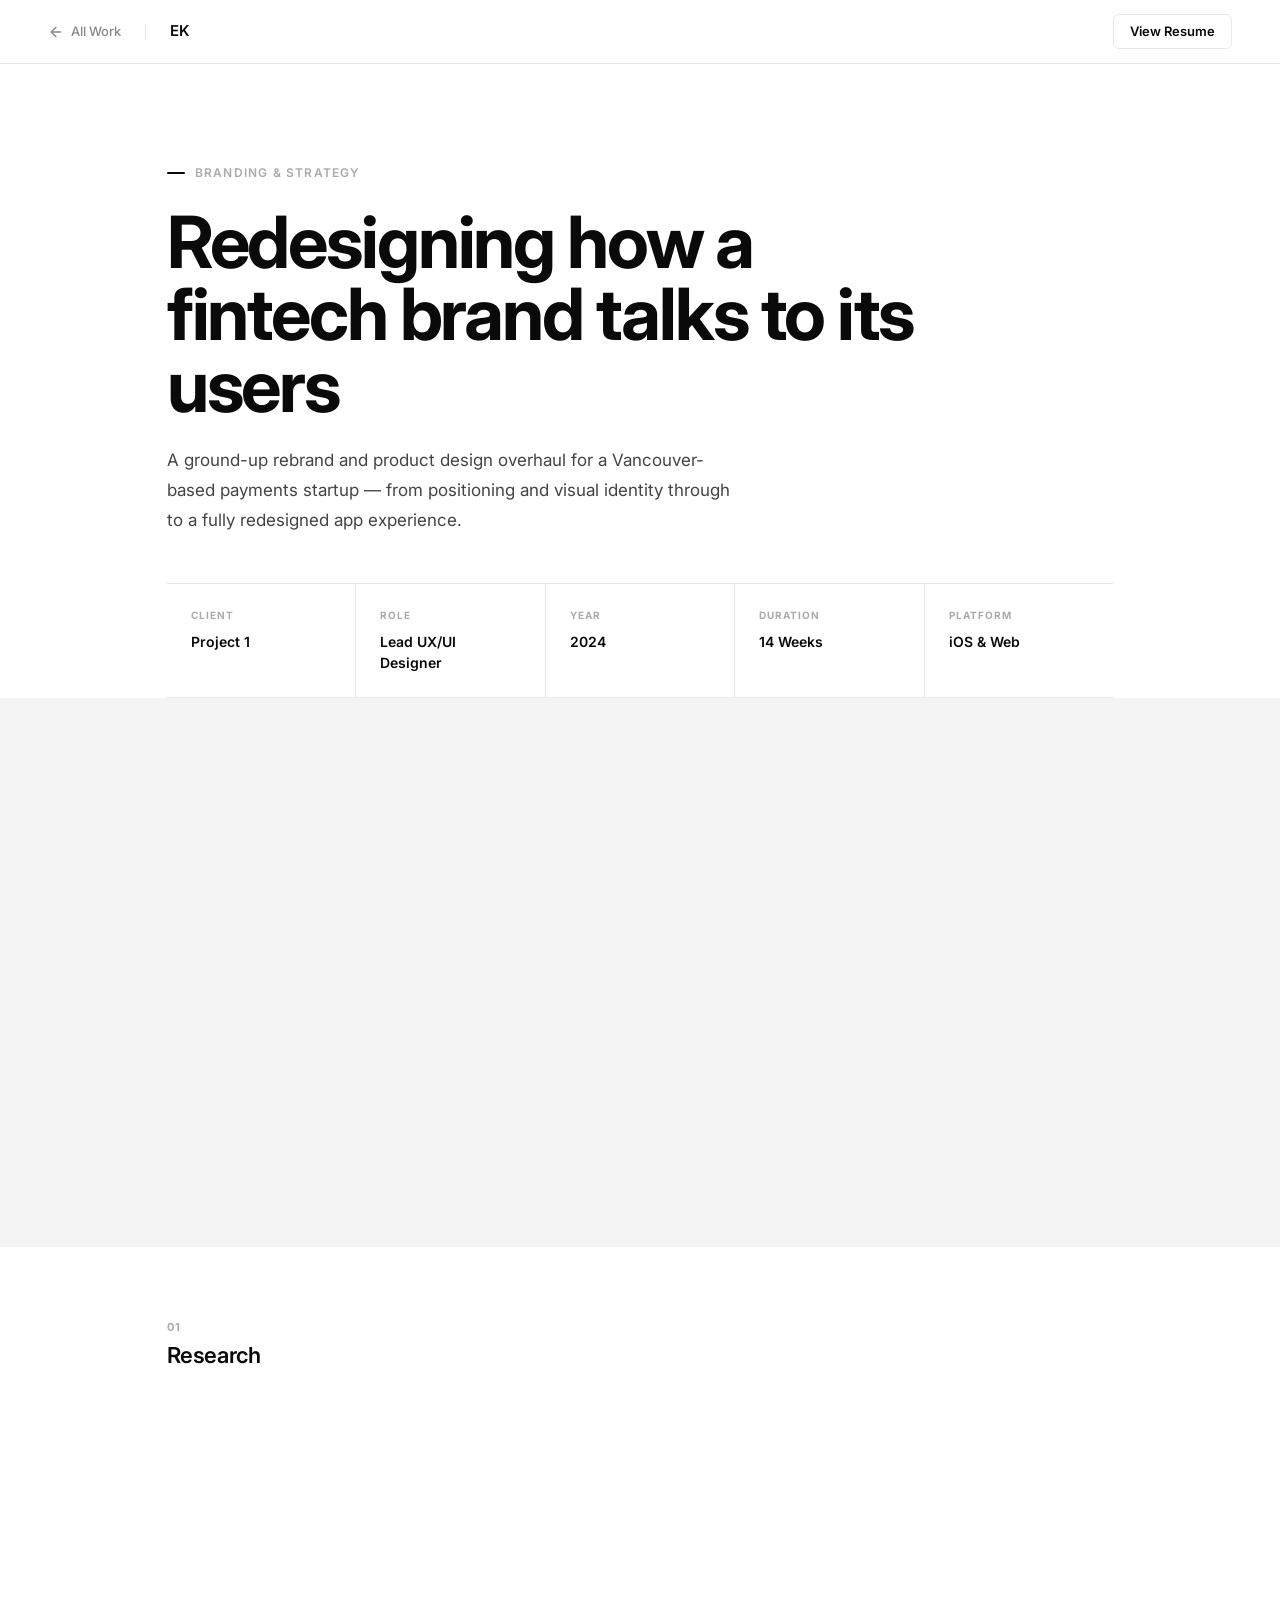
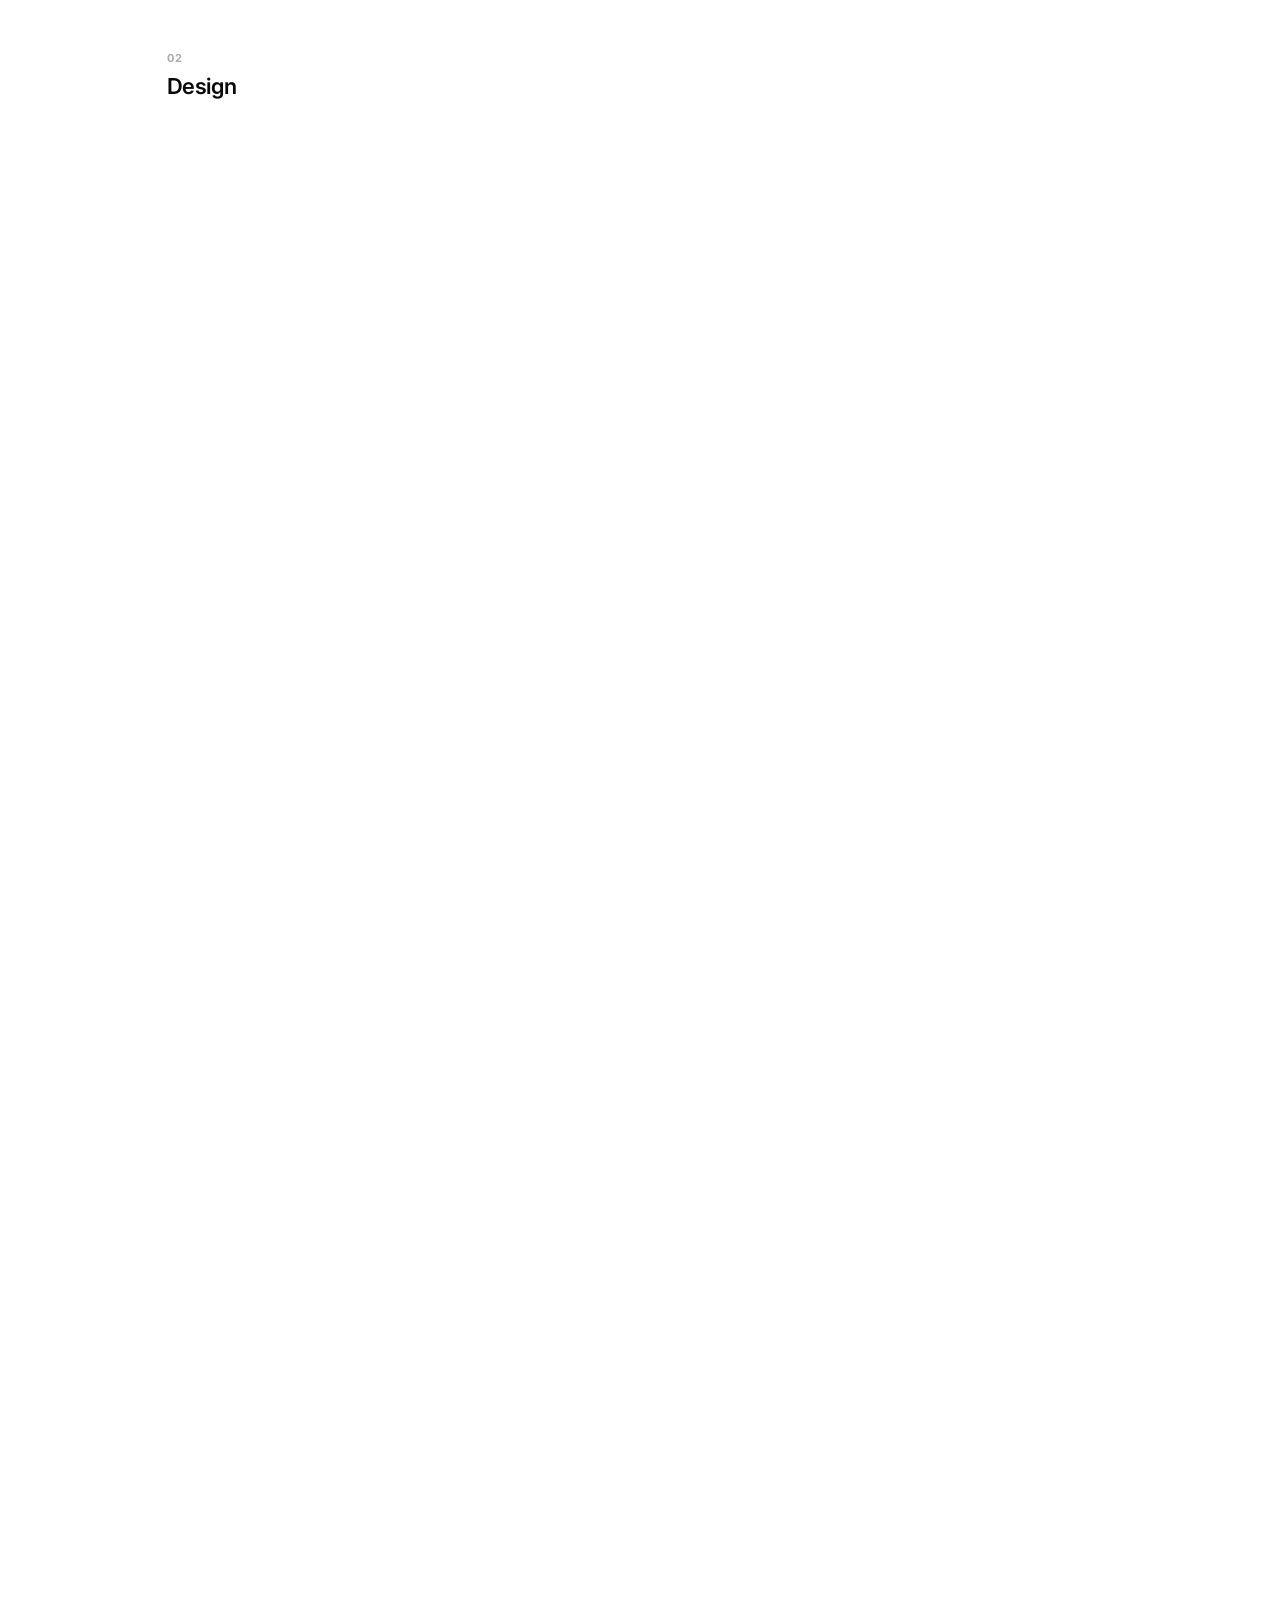
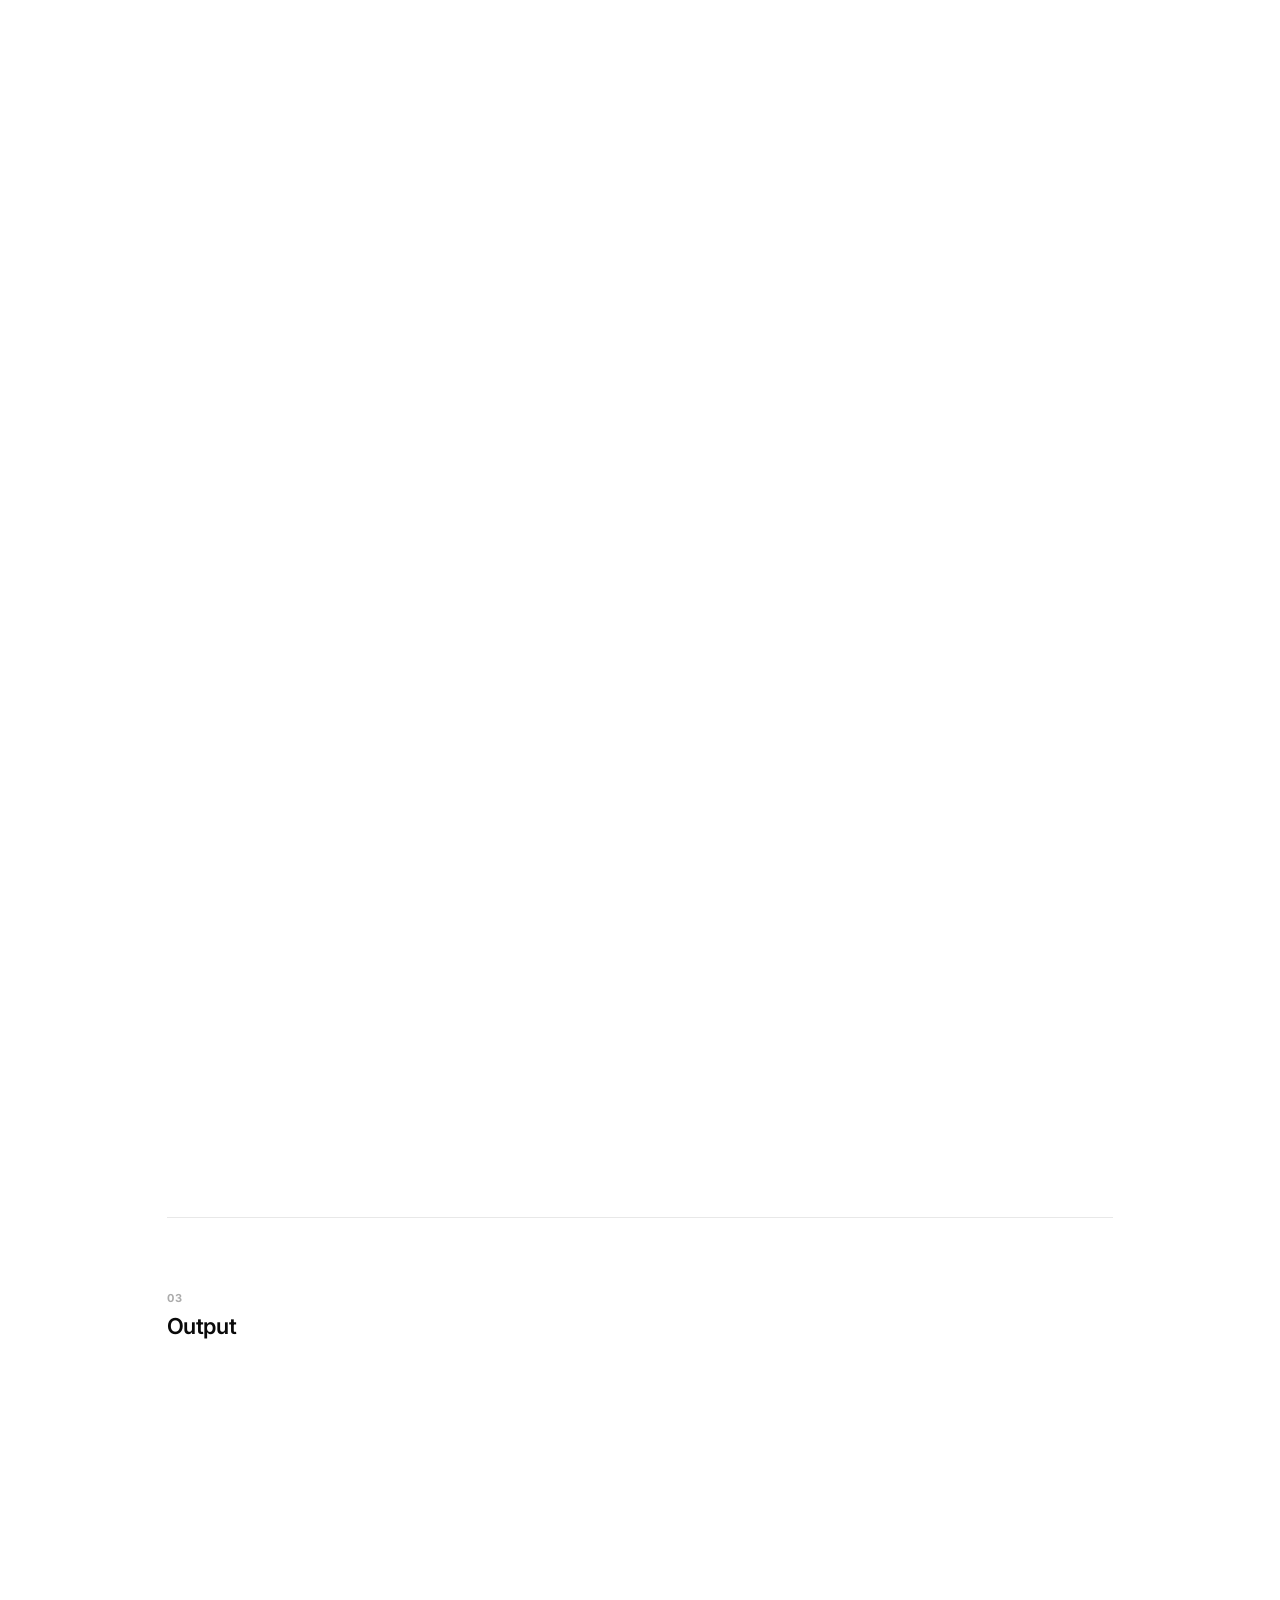
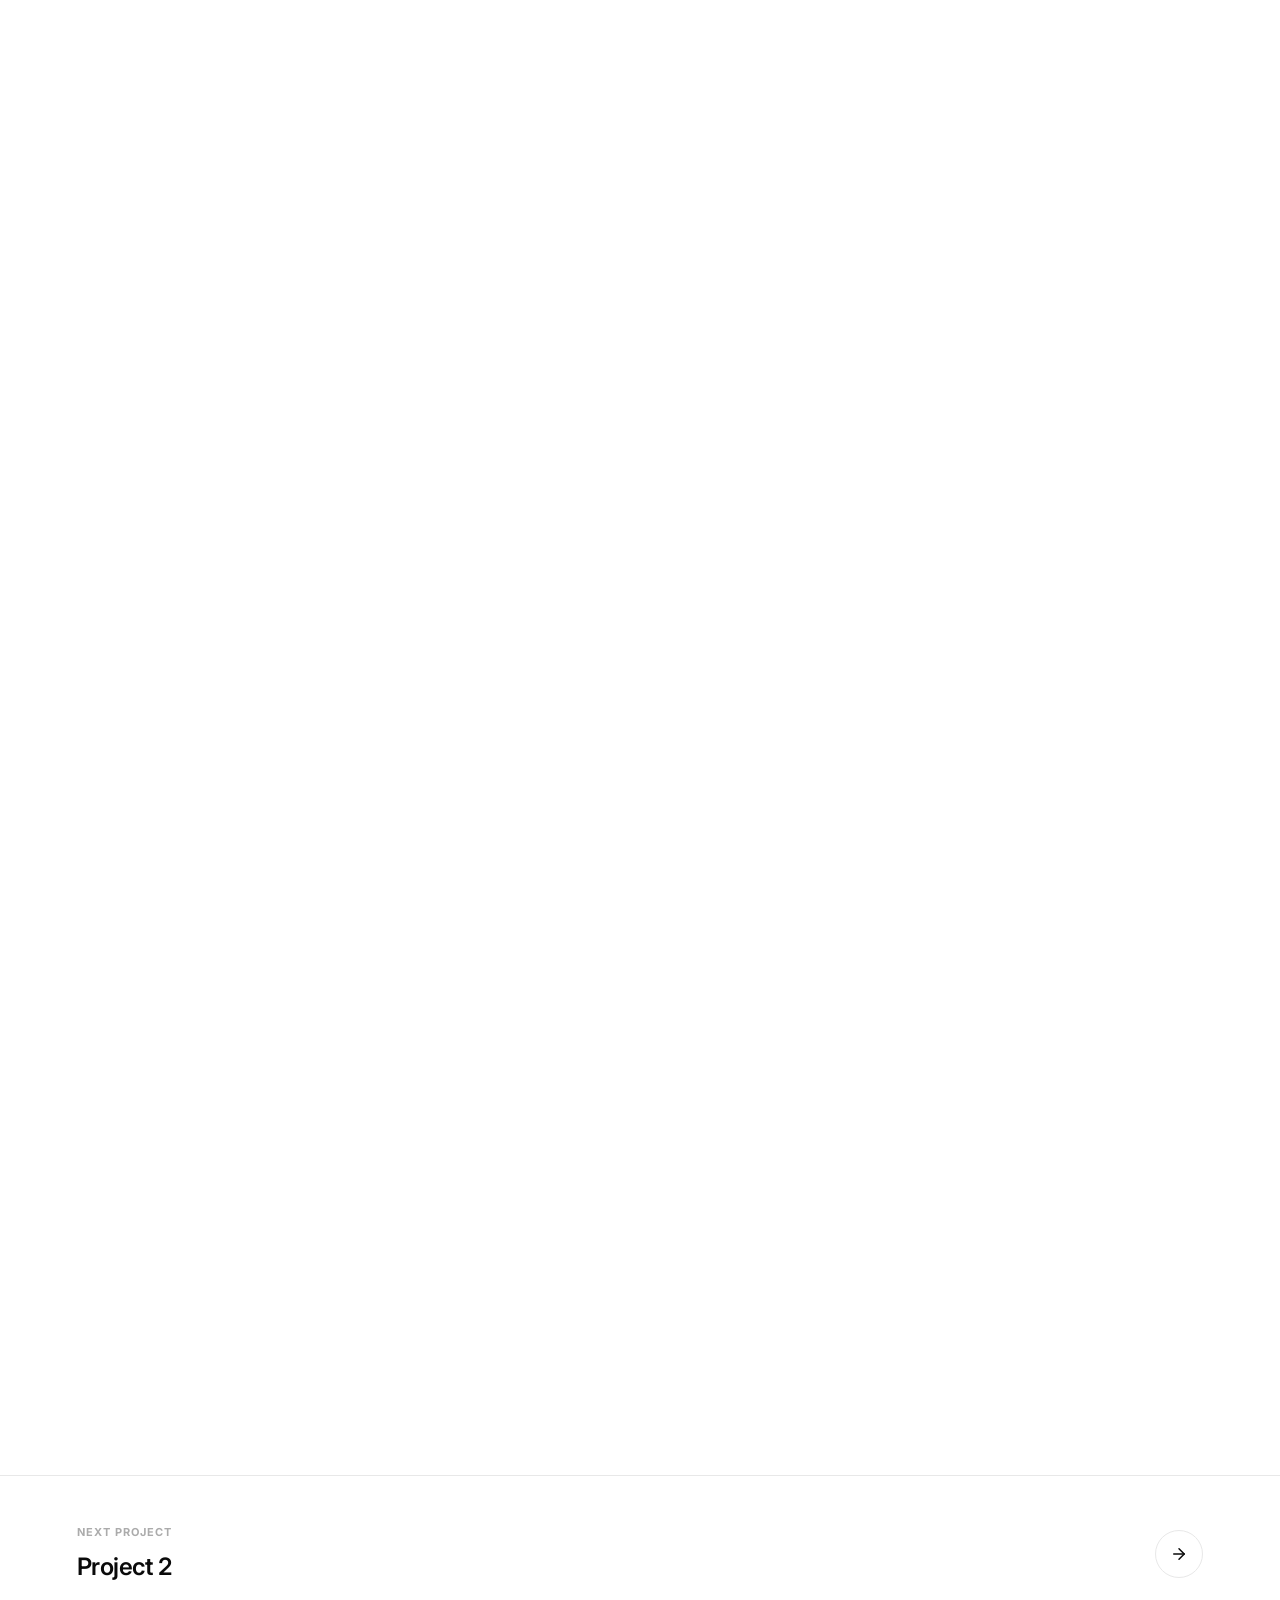
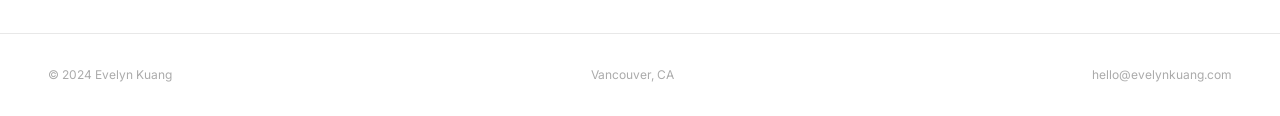
==== case-study.html @ b1eed552 "Add files via upload" ====
<!DOCTYPE html>
<html lang="en">
<head>
  <meta charset="UTF-8" />
  <meta name="viewport" content="width=device-width, initial-scale=1.0" />

  <!-- ── SEO ── -->
  <title>Project 1 — Evelyn Kuang</title>
  <meta name="description" content="Case study: Redesigning how a fintech brand talks to its users — branding, UX, and product design for a Vancouver payments startup." />
  <link rel="canonical" href="https://evelynkuang.com/case-study.html" />

  <!-- ── Open Graph ── -->
  <meta property="og:type"        content="article" />
  <meta property="og:url"         content="https://evelynkuang.com/case-study.html" />
  <meta property="og:title"       content="Project 1 — Evelyn Kuang" />
  <meta property="og:description" content="A ground-up rebrand and product design overhaul for a Vancouver-based payments startup." />
  <meta property="og:image"       content="assets/images/og-image.png" />

  <!-- ── Fonts ── -->
  <link rel="preconnect" href="https://fonts.googleapis.com" />
  <link rel="preconnect" href="https://fonts.gstatic.com" crossorigin />
  <link href="https://fonts.googleapis.com/css2?family=Inter:wght@400;500;600;700&display=swap" rel="stylesheet" />

  <!-- ── Styles ── -->
  <link rel="stylesheet" href="css/styles.css" />
</head>

<body>

  <!-- ══════════════════════════════════════
       NAVIGATION
  ══════════════════════════════════════ -->
  <header role="banner">
    <nav class="nav" aria-label="Main navigation">
      <div class="nav__left">
        <a href="index.html" class="nav__back" aria-label="Back to all work">
          <svg width="16" height="16" viewBox="0 0 24 24" fill="none" stroke="currentColor" stroke-width="2" stroke-linecap="round" stroke-linejoin="round" aria-hidden="true">
            <line x1="19" y1="12" x2="5" y2="12"/>
            <polyline points="12 19 5 12 12 5"/>
          </svg>
          All Work
        </a>
        <div class="nav__divider" aria-hidden="true"></div>
        <a href="index.html" class="nav__logo" aria-label="Evelyn Kuang — home">EK</a>
      </div>

      <a href="assets/evelyn-kuang-resume.pdf"
         class="nav__cta"
         target="_blank"
         rel="noopener noreferrer"
         aria-label="View resume (opens in new tab)">
        View Resume
      </a>
    </nav>
  </header>

  <!-- ══════════════════════════════════════
       MAIN
  ══════════════════════════════════════ -->
  <main id="main-content" class="page">

    <!-- ── HERO ── -->
    <header class="cs-hero container" aria-label="Case study introduction">

      <p class="cs-eyebrow">
        <span class="cs-eyebrow__dash" aria-hidden="true"></span>
        Branding &amp; Strategy
      </p>

      <h1 class="cs-title">
        Redesigning how a fintech brand talks to its users
      </h1>

      <p class="cs-summary">
        A ground-up rebrand and product design overhaul for a Vancouver-based
        payments startup — from positioning and visual identity through to a
        fully redesigned app experience.
      </p>

      <!-- Meta strip -->
      <dl class="cs-meta" aria-label="Project details">
        <div class="cs-meta__item">
          <dt class="cs-meta__label">Client</dt>
          <dd class="cs-meta__value">Project 1</dd>
        </div>
        <div class="cs-meta__item">
          <dt class="cs-meta__label">Role</dt>
          <dd class="cs-meta__value">Lead UX/UI Designer</dd>
        </div>
        <div class="cs-meta__item">
          <dt class="cs-meta__label">Year</dt>
          <dd class="cs-meta__value">2024</dd>
        </div>
        <div class="cs-meta__item">
          <dt class="cs-meta__label">Duration</dt>
          <dd class="cs-meta__value">14 Weeks</dd>
        </div>
        <div class="cs-meta__item">
          <dt class="cs-meta__label">Platform</dt>
          <dd class="cs-meta__value">iOS &amp; Web</dd>
        </div>
      </dl>
    </header>

    <!-- Full-bleed hero image -->
    <div class="cs-hero-image" role="img" aria-label="Project 1 hero image">
      <!-- Replace div with <img src="assets/images/project1-hero.jpg" alt="..." /> -->
    </div>

    <!-- ── CONTENT ── -->
    <div class="cs-body container">

      <!-- ────────────────────────────────
           PHASE 01: RESEARCH
      ──────────────────────────────── -->
      <section class="cs-phase" aria-labelledby="phase-1-heading">
        <div class="cs-phase__label">
          <p class="cs-phase__number">01</p>
          <h2 class="cs-phase__name" id="phase-1-heading">Research</h2>
        </div>

        <div class="cs-phase__content">

          <!-- Context -->
          <div class="reveal">
            <p class="cs-block__eyebrow">Context</p>
            <h3 class="cs-block__heading">The problem in plain terms</h3>
            <p class="cs-block__body">
              The product worked. Users were completing transactions, but
              drop-off rates in the onboarding flow were high and support
              tickets pointed to confusion at every step. The brand had grown
              organically and it showed — inconsistent tone, mismatched
              visuals, and a UI built by engineers, not designers.
            </p>
            <p class="cs-block__body">
              The brief was to rebuild trust with the user, starting from how
              the product looks and speaks.
            </p>
          </div>

          <!-- User research -->
          <div class="reveal">
            <p class="cs-block__eyebrow">User Research</p>
            <h3 class="cs-block__heading">Who we were designing for</h3>
            <p class="cs-block__body">
              We conducted 12 moderated interviews across two user segments —
              frequent senders and occasional users — alongside an analysis of
              6 months of support data. What emerged was a clear split: power
              users wanted speed and control, while occasional users wanted
              reassurance and clarity.
            </p>
            <div class="cs-image cs-image--16-9 reveal" style="margin-top: 24px;" role="img" aria-label="User interview synthesis — affinity mapping session">
              <!-- <img src="assets/images/project1-research.jpg" alt="Affinity mapping session showing sticky notes grouped by theme" /> -->
            </div>
            <p class="cs-image-caption">User interview synthesis — affinity mapping session, Vancouver studio</p>
          </div>

          <!-- Key findings -->
          <div class="reveal">
            <p class="cs-block__eyebrow">Key Findings</p>
            <h3 class="cs-block__heading">What the data said</h3>
            <dl class="cs-stats" aria-label="Research statistics">
              <div class="cs-stat">
                <dt class="cs-stat__label" style="order:2;">of users couldn't explain the fee structure without help</dt>
                <dd class="cs-stat__value" style="order:1;">67%</dd>
              </div>
              <div class="cs-stat">
                <dt class="cs-stat__label" style="order:2;">more likely to abandon if asked for ID before seeing a rate</dt>
                <dd class="cs-stat__value" style="order:1;">3.2×</dd>
              </div>
              <div class="cs-stat">
                <dt class="cs-stat__label" style="order:2;">average time stuck on the verification step</dt>
                <dd class="cs-stat__value" style="order:1;">4 min</dd>
              </div>
            </dl>
          </div>

          <!-- Insight -->
          <div class="cs-insight reveal">
            <p>"Users weren't confused by the product — they were confused by the language. Every error state, every label was written for the system, not the person."</p>
          </div>

          <!-- Competitive landscape -->
          <div class="reveal">
            <p class="cs-block__eyebrow">Competitive Landscape</p>
            <h3 class="cs-block__heading">Where this product sat in the market</h3>
            <p class="cs-block__body">
              A structured audit of six direct competitors revealed a pattern:
              most fintech apps default to either sterile enterprise aesthetics
              or overcrowded dashboards. There was a clear white space for a
              product that felt personal and direct without sacrificing trust
              signals.
            </p>
            <div class="cs-image-grid reveal" style="margin-top: 20px;">
              <div class="cs-image cs-image--4-3" role="img" aria-label="Competitor audit image 1">
                <!-- <img src="assets/images/project1-audit-1.jpg" alt="Competitor A visual audit" /> -->
              </div>
              <div class="cs-image cs-image--4-3" role="img" aria-label="Competitor audit image 2">
                <!-- <img src="assets/images/project1-audit-2.jpg" alt="Competitor B visual audit" /> -->
              </div>
            </div>
            <p class="cs-image-caption">Competitor audit — visual and UX benchmarking</p>
          </div>

        </div>
      </section><!-- /phase 01 -->


      <!-- ────────────────────────────────
           PHASE 02: DESIGN
      ──────────────────────────────── -->
      <section class="cs-phase" aria-labelledby="phase-2-heading">
        <div class="cs-phase__label">
          <p class="cs-phase__number">02</p>
          <h2 class="cs-phase__name" id="phase-2-heading">Design</h2>
        </div>

        <div class="cs-phase__content">

          <!-- Direction -->
          <div class="reveal">
            <p class="cs-block__eyebrow">Direction</p>
            <h3 class="cs-block__heading">From principles to pixels</h3>
            <p class="cs-block__body">
              Before opening Figma, we established three design principles to
              keep decisions grounded: <strong>Clarity first</strong> — no
              element earns its place without a clear purpose.
              <strong>Trust through structure</strong> — visual hierarchy
              should do the work, not copy. <strong>Speed for the
              confident</strong> — experienced users shouldn't be held back by
              flows built for first-timers.
            </p>
          </div>

          <!-- Information architecture -->
          <div class="reveal">
            <p class="cs-block__eyebrow">Information Architecture</p>
            <h3 class="cs-block__heading">Restructuring the flow</h3>
            <p class="cs-block__body">
              The existing flow had 11 steps between landing and completing a
              transfer. After mapping every decision point and cutting anything
              that wasn't load-bearing, we got to 5. The key move was
              surfacing the rate before asking for any personal information —
              reversing the original order entirely.
            </p>
            <div class="cs-image cs-image--16-9 reveal" style="margin-top: 24px;" role="img" aria-label="Revised user flow — before and after">
              <!-- <img src="assets/images/project1-flow.jpg" alt="User flow diagram showing the before and after states" /> -->
            </div>
            <p class="cs-image-caption">Revised user flow — before and after</p>
          </div>

          <!-- Exploration -->
          <div class="reveal">
            <p class="cs-block__eyebrow">Exploration</p>
            <h3 class="cs-block__heading">Wireframes and early concepts</h3>
            <p class="cs-block__body">
              We ran three rounds of low-fidelity wireframes, testing each
              with a subset of the original interview participants. The first
              round validated the flow restructure. The second surfaced issues
              with how we were handling the rate display on smaller screens.
              The third was clean.
            </p>
            <div class="cs-image-grid reveal" style="margin-top: 20px;">
              <div class="cs-image cs-image--4-3" role="img" aria-label="Wireframe round 1">
                <!-- <img src="assets/images/project1-wire-1.jpg" alt="Round 1 low-fidelity wireframes" /> -->
              </div>
              <div class="cs-image cs-image--4-3" role="img" aria-label="Wireframe round 3">
                <!-- <img src="assets/images/project1-wire-3.jpg" alt="Round 3 refined wireframes" /> -->
              </div>
            </div>
            <p class="cs-image-caption">Lo-fi wireframe iterations — rounds 1 and 3</p>
          </div>

          <!-- Visual identity -->
          <div class="reveal">
            <p class="cs-block__eyebrow">Visual Identity</p>
            <h3 class="cs-block__heading">Building the design system</h3>
            <p class="cs-block__body">
              The visual language was built from scratch. A considered
              typographic system and a tight grayscale palette. Every
              component was documented as it was built, so the handoff to
              engineering was a system, not a folder of screenshots.
            </p>
            <div class="cs-image cs-image--16-9 cs-image--dark reveal" style="margin-top: 24px;" role="img" aria-label="Design system overview">
              <!-- <img src="assets/images/project1-system.jpg" alt="Design system showing color, type, and component library" /> -->
            </div>
            <p class="cs-image-caption">Design system — color, type, and component library</p>
          </div>

          <!-- Prototyping -->
          <div class="reveal">
            <p class="cs-block__eyebrow">Prototyping</p>
            <h3 class="cs-block__heading">Testing at fidelity</h3>
            <p class="cs-block__body">
              High-fidelity prototypes were built in Figma with working
              micro-interactions. Five usability sessions confirmed that the
              new flow performed significantly better on task completion and
              perceived trust. One pain point remained: users on older Android
              devices found the animation timing too fast. We tuned the easing
              curves accordingly.
            </p>
            <div class="cs-image-grid--3 reveal" style="margin-top: 20px;">
              <div class="cs-image cs-image--square" role="img" aria-label="Send flow screen">
                <!-- <img src="assets/images/project1-screen-1.jpg" alt="Send flow screen" /> -->
              </div>
              <div class="cs-image cs-image--square" role="img" aria-label="Verification screen">
                <!-- <img src="assets/images/project1-screen-2.jpg" alt="Verification screen" /> -->
              </div>
              <div class="cs-image cs-image--square" role="img" aria-label="Confirmation screen">
                <!-- <img src="assets/images/project1-screen-3.jpg" alt="Confirmation screen" /> -->
              </div>
            </div>
            <p class="cs-image-caption">High-fidelity screens — send flow, verification, and confirmation</p>
          </div>

        </div>
      </section><!-- /phase 02 -->


      <!-- ────────────────────────────────
           PHASE 03: OUTPUT
      ──────────────────────────────── -->
      <section class="cs-phase" aria-labelledby="phase-3-heading">
        <div class="cs-phase__label">
          <p class="cs-phase__number">03</p>
          <h2 class="cs-phase__name" id="phase-3-heading">Output</h2>
        </div>

        <div class="cs-phase__content">

          <!-- Deliverables -->
          <div class="reveal">
            <p class="cs-block__eyebrow">Deliverables</p>
            <h3 class="cs-block__heading">What shipped</h3>
            <ul class="cs-list" aria-label="Project deliverables">
              <li class="cs-list__item">
                <span class="cs-list__dot" aria-hidden="true"></span>
                <p>Full visual identity — wordmark, color system, typography, and iconography</p>
              </li>
              <li class="cs-list__item">
                <span class="cs-list__dot" aria-hidden="true"></span>
                <p>iOS and web app redesign covering 40+ screens across the core send flow, account management, and settings</p>
              </li>
              <li class="cs-list__item">
                <span class="cs-list__dot" aria-hidden="true"></span>
                <p>Figma component library with 120+ components, documented and versioned</p>
              </li>
              <li class="cs-list__item">
                <span class="cs-list__dot" aria-hidden="true"></span>
                <p>Interaction specification document for the engineering team</p>
              </li>
              <li class="cs-list__item">
                <span class="cs-list__dot" aria-hidden="true"></span>
                <p>Onboarding copy rewrite — every screen, every error state, every tooltip</p>
              </li>
            </ul>
          </div>

          <!-- Final screens -->
          <div class="reveal">
            <p class="cs-block__eyebrow">Final Screens</p>
            <h3 class="cs-block__heading">The finished product</h3>
            <div class="cs-image cs-image--16-9 cs-image--dark" role="img" aria-label="App overview — home, send, and confirmation" style="margin-top: 8px;">
              <!-- <img src="assets/images/project1-final-overview.jpg" alt="App overview showing home, send, and confirmation screens" /> -->
            </div>
            <p class="cs-image-caption">App overview — home, send, and confirmation</p>
            <div class="cs-image-grid reveal" style="margin-top: 16px;">
              <div class="cs-image cs-image--4-3 cs-image--dark" role="img" aria-label="Onboarding flow">
                <!-- <img src="assets/images/project1-onboarding.jpg" alt="Redesigned onboarding flow" /> -->
              </div>
              <div class="cs-image cs-image--4-3 cs-image--dark" role="img" aria-label="Rate screen">
                <!-- <img src="assets/images/project1-rate.jpg" alt="Rate display screen" /> -->
              </div>
            </div>
            <p class="cs-image-caption">Onboarding flow and rate screen</p>
          </div>

          <!-- Results -->
          <div class="reveal">
            <p class="cs-block__eyebrow">Results</p>
            <h3 class="cs-block__heading">What changed after launch</h3>
            <dl class="cs-stats" aria-label="Post-launch results">
              <div class="cs-stat">
                <dt class="cs-stat__label" style="order:2;">onboarding completion rate within 30 days of launch</dt>
                <dd class="cs-stat__value" style="order:1;">↑ 41%</dd>
              </div>
              <div class="cs-stat">
                <dt class="cs-stat__label" style="order:2;">reduction in support tickets related to the send flow</dt>
                <dd class="cs-stat__value" style="order:1;">↓ 58%</dd>
              </div>
              <div class="cs-stat">
                <dt class="cs-stat__label" style="order:2;">App Store rating, up from 3.9 pre-redesign</dt>
                <dd class="cs-stat__value" style="order:1;">4.7★</dd>
              </div>
            </dl>
          </div>

          <!-- Reflection -->
          <div class="reveal">
            <p class="cs-block__eyebrow">Reflection</p>
            <h3 class="cs-block__heading">What I'd do differently</h3>
            <p class="cs-block__body">
              The research phase was strong. Where we lost time was in the
              first round of visual exploration — too many directions explored
              in too little depth. In future projects I bring stakeholders
              into the process earlier to align on aesthetic direction before
              any high-fidelity work begins.
            </p>
            <p class="cs-block__body">
              The copy rewrite was underestimated in the original scope. It
              ended up being one of the highest-impact changes, and it
              deserved more time. I now treat content design as a first-class
              phase, not a finishing step.
            </p>
          </div>

        </div>
      </section><!-- /phase 03 -->

    </div><!-- /cs-body -->

    <!-- Next project -->
    <a href="case-study.html" class="cs-next" aria-label="Next project: Project 2">
      <div>
        <p class="cs-next__label">Next Project</p>
        <p class="cs-next__title">Project 2</p>
      </div>
      <div class="cs-next__arrow" aria-hidden="true">
        <svg width="18" height="18" viewBox="0 0 24 24" fill="none" stroke="currentColor" stroke-width="2" stroke-linecap="round" stroke-linejoin="round">
          <line x1="5" y1="12" x2="19" y2="12"/>
          <polyline points="12 5 19 12 12 19"/>
        </svg>
      </div>
    </a>

  </main>

  <!-- ══════════════════════════════════════
       FOOTER
  ══════════════════════════════════════ -->
  <footer class="site-footer" role="contentinfo">
    <span>© 2024 Evelyn Kuang</span>
    <span>Vancouver, CA</span>
    <a href="mailto:hello@evelynkuang.com">hello@evelynkuang.com</a>
  </footer>

  <script src="js/script.js"></script>
</body>
</html>
---- css/styles.css ----
/* ============================================================
   EVELYN KUANG — PORTFOLIO
   css/styles.css

   TABLE OF CONTENTS
   1.  Tokens
   2.  Reset & base
   3.  Typography utilities
   4.  Layout
   5.  Navigation
   6.  Hero (homepage left panel)
   7.  Projects panel (homepage right panel)
   8.  Project cards
   9.  Case study hero
   10. Case study phase layout
   11. Case study content blocks
   12. Case study next-project bar
   13. Shared components (buttons, links, footer)
   14. Animations & scroll-reveal
   15. Responsive breakpoints
   ============================================================ */


/* ============================================================
   1. TOKENS
   ============================================================ */
:root {
  /* --- Colour (black & white; accent added via override later) --- */
  --color-black:    #0A0A0A;
  --color-white:    #FFFFFF;
  --color-gray-50:  #FAFAFA;
  --color-gray-100: #F4F4F4;
  --color-gray-200: #E8E8E8;
  --color-gray-300: #D0D0D0;
  --color-gray-400: #ABABAB;
  --color-gray-500: #888888;
  --color-gray-700: #444444;

  /* --- Typography --- */
  --font-family:      'Inter', sans-serif;
  --weight-regular:   400;
  --weight-medium:    500;
  --weight-semibold:  600;
  --weight-bold:      700;

  /* --- Spacing (8-point scale) --- */
  --space-1:  4px;
  --space-2:  8px;
  --space-3:  12px;
  --space-4:  16px;
  --space-5:  24px;
  --space-6:  32px;
  --space-7:  48px;
  --space-8:  64px;
  --space-9:  80px;

  /* --- Layout --- */
  --nav-height:  64px;
  --panel-pad:   clamp(40px, 6vw, 80px);
  --content-max: 1100px;

  /* --- Radius --- */
  --radius-sm:   4px;
  --radius-md:   6px;
  --radius-lg:   8px;
  --radius-full: 9999px;

  /* --- Motion --- */
  --ease-out:       cubic-bezier(0.22, 1, 0.36, 1);
  --dur-fast:       0.15s;
  --dur-base:       0.2s;
  --dur-slow:       0.6s;
}


/* ============================================================
   2. RESET & BASE
   ============================================================ */
*,
*::before,
*::after {
  box-sizing: border-box;
  margin: 0;
  padding: 0;
}

html {
  scroll-behavior: smooth;
  -webkit-text-size-adjust: 100%;
}

body {
  font-family: var(--font-family);
  font-size: 16px;
  line-height: 1.5;
  background-color: var(--color-white);
  color: var(--color-black);
  -webkit-font-smoothing: antialiased;
  -moz-osx-font-smoothing: grayscale;
  overflow-x: hidden;
}

a {
  text-decoration: none;
  color: inherit;
}

ul, ol {
  list-style: none;
}

img, svg {
  display: block;
  max-width: 100%;
}

button {
  cursor: pointer;
  font-family: inherit;
  border: none;
  background: none;
}

/* Keyboard focus ring */
:focus-visible {
  outline: 2px solid var(--color-black);
  outline-offset: 3px;
  border-radius: var(--radius-sm);
}


/* ============================================================
   3. TYPOGRAPHY UTILITIES
   ============================================================ */

/* Display — homepage hero name */
.type-display {
  font-size: clamp(52px, 7vw, 88px);
  font-weight: var(--weight-bold);
  line-height: 0.95;
  letter-spacing: -0.04em;
}

/* Heading 1 — case study title */
.type-h1 {
  font-size: clamp(40px, 6vw, 72px);
  font-weight: var(--weight-bold);
  line-height: 1.0;
  letter-spacing: -0.03em;
}

/* Heading 2 — section titles */
.type-h2 {
  font-size: 22px;
  font-weight: var(--weight-semibold);
  line-height: 1.15;
  letter-spacing: -0.02em;
}

/* Heading 3 — block headings */
.type-h3 {
  font-size: 20px;
  font-weight: var(--weight-semibold);
  line-height: 1.2;
  letter-spacing: -0.02em;
}

/* Body large */
.type-body-lg {
  font-size: 17px;
  font-weight: var(--weight-regular);
  line-height: 1.75;
}

/* Body default */
.type-body {
  font-size: 15px;
  font-weight: var(--weight-regular);
  line-height: 1.8;
}

/* Label / eyebrow */
.type-label {
  font-size: 11px;
  font-weight: var(--weight-bold);
  letter-spacing: 0.09em;
  text-transform: uppercase;
  color: var(--color-gray-400);
}


/* ============================================================
   4. LAYOUT
   ============================================================ */

/* Page wrapper — accounts for fixed nav */
.page {
  padding-top: var(--nav-height);
}

/* Constrained centred column */
.container {
  max-width: var(--content-max);
  margin-inline: auto;
  padding-inline: clamp(24px, 6vw, 80px);
}

/* Homepage two-column split */
.layout-split {
  display: grid;
  grid-template-columns: 1fr 1fr;
  min-height: 100vh;
  padding-top: var(--nav-height);
}


/* ============================================================
   5. NAVIGATION
   ============================================================ */
.nav {
  position: fixed;
  top: 0;
  left: 0;
  right: 0;
  height: var(--nav-height);
  display: flex;
  align-items: center;
  justify-content: space-between;
  padding: 0 clamp(20px, 4vw, 48px);
  background-color: rgba(255, 255, 255, 0.88);
  backdrop-filter: blur(12px);
  -webkit-backdrop-filter: blur(12px);
  border-bottom: 1px solid var(--color-gray-200);
  z-index: 100;
}

/* Logo */
.nav__logo {
  font-size: 15px;
  font-weight: var(--weight-semibold);
  letter-spacing: -0.02em;
  transition: opacity var(--dur-base);
}
.nav__logo:hover { opacity: 0.6; }

/* Main links */
.nav__links {
  display: flex;
  gap: var(--space-8);
}
.nav__links a {
  font-size: 13px;
  font-weight: var(--weight-medium);
  color: var(--color-gray-500);
  transition: color var(--dur-base);
}
.nav__links a:hover,
.nav__links a[aria-current="page"] {
  color: var(--color-black);
}

/* Resume CTA */
.nav__cta {
  display: inline-flex;
  align-items: center;
  font-size: 13px;
  font-weight: var(--weight-semibold);
  color: var(--color-black);
  border: 1.5px solid var(--color-gray-200);
  padding: 7px 16px;
  border-radius: var(--radius-md);
  transition:
    border-color var(--dur-base),
    background-color var(--dur-base),
    color var(--dur-base);
}
.nav__cta:hover {
  border-color: var(--color-black);
  background-color: var(--color-black);
  color: var(--color-white);
}

/* Case-study nav variant */
.nav__left {
  display: flex;
  align-items: center;
  gap: var(--space-5);
}
.nav__back {
  display: flex;
  align-items: center;
  gap: 7px;
  font-size: 13px;
  font-weight: var(--weight-medium);
  color: var(--color-gray-500);
  transition: color var(--dur-base);
}
.nav__back:hover { color: var(--color-black); }
.nav__divider {
  width: 1px;
  height: 16px;
  background-color: var(--color-gray-200);
  flex-shrink: 0;
}


/* ============================================================
   6. HERO — left panel
   ============================================================ */
.hero {
  position: sticky;
  top: var(--nav-height);
  height: calc(100vh - var(--nav-height));
  display: flex;
  align-items: center;
  border-right: 1px solid var(--color-gray-200);
  overflow: hidden;
}

.hero__inner {
  padding: var(--panel-pad);
  width: 100%;
}

/* Role tag */
.hero__role {
  display: flex;
  align-items: center;
  gap: 10px;
  font-size: 12px;
  font-weight: var(--weight-bold);
  letter-spacing: 0.07em;
  text-transform: uppercase;
  color: var(--color-black);
  margin-bottom: var(--space-5);
  opacity: 0;
  animation: fade-up var(--dur-slow) var(--ease-out) 0.1s both;
}
.hero__role-dash {
  display: inline-block;
  width: 20px;
  height: 2px;
  background-color: var(--color-black);
  border-radius: 2px;
  flex-shrink: 0;
}

/* Name */
.hero__name {
  display: flex;
  flex-direction: column;
  font-size: clamp(52px, 7vw, 88px);
  font-weight: var(--weight-bold);
  line-height: 0.95;
  letter-spacing: -0.04em;
  color: var(--color-black);
  margin-bottom: var(--space-5);
}
.hero__name-line {
  display: block;
  opacity: 0;
  animation: fade-up 0.7s var(--ease-out) calc(0.2s + var(--i, 0) * 0.1s) both;
}

/* Location */
.hero__location {
  font-size: 12px;
  font-weight: var(--weight-medium);
  letter-spacing: 0.08em;
  text-transform: uppercase;
  color: var(--color-gray-400);
  margin-bottom: var(--space-5);
  opacity: 0;
  animation: fade-up var(--dur-slow) var(--ease-out) 0.45s both;
}

/* Body */
.hero__body {
  font-size: 15px;
  line-height: 1.75;
  color: var(--color-gray-700);
  max-width: 380px;
  margin-bottom: var(--space-6);
  opacity: 0;
  animation: fade-up var(--dur-slow) var(--ease-out) 0.55s both;
}

/* Actions */
.hero__actions {
  display: flex;
  gap: var(--space-3);
  flex-wrap: wrap;
  margin-bottom: var(--space-7);
  opacity: 0;
  animation: fade-up var(--dur-slow) var(--ease-out) 0.65s both;
}

/* Contact icons */
.hero__contact {
  display: flex;
  gap: var(--space-5);
  align-items: center;
  opacity: 0;
  animation: fade-up var(--dur-slow) var(--ease-out) 0.75s both;
}
.hero__contact-icon {
  color: var(--color-gray-400);
  display: flex;
  align-items: center;
  transition: color var(--dur-fast), transform var(--dur-fast);
}
.hero__contact-icon:hover {
  color: var(--color-black);
  transform: translateY(-2px);
}


/* ============================================================
   7. PROJECTS PANEL — right panel
   ============================================================ */
.projects-panel {
  background-color: var(--color-white);
  min-height: calc(100vh - var(--nav-height));
  display: flex;
  flex-direction: column;
}

.projects-feed {
  display: flex;
  flex-direction: column;
  flex: 1;
}

/* View all bar */
.view-all-bar {
  display: flex;
  align-items: center;
  justify-content: space-between;
  padding: var(--space-5) var(--panel-pad);
  border-top: 1px solid var(--color-gray-200);
  font-size: 14px;
  font-weight: var(--weight-semibold);
  color: var(--color-black);
  cursor: pointer;
  transition: background-color var(--dur-base);
  margin-top: auto;
}
.view-all-bar:hover { background-color: var(--color-gray-50); }
.view-all-bar svg { transition: transform var(--dur-base); flex-shrink: 0; }
.view-all-bar:hover svg { transform: translateX(4px); }


/* ============================================================
   8. PROJECT CARDS
   ============================================================ */
.project-card {
  background-color: var(--color-white);
  border-bottom: 1px solid var(--color-gray-200);
  overflow: hidden;
  opacity: 0;
  animation: fade-up 0.65s var(--ease-out) calc(0.3s + var(--i, 0) * 0.12s) both;
  transition: background-color var(--dur-base);
}
.project-card:hover { background-color: var(--color-gray-50); }

.card-inner { padding: 40px; }

/* Image */
.card-image {
  position: relative;
  width: 100%;
  aspect-ratio: 16 / 9;
  overflow: hidden;
  border-radius: var(--radius-md);
  background: linear-gradient(135deg, var(--color-gray-100), var(--color-gray-200));
}
.card-image img {
  width: 100%;
  height: 100%;
  object-fit: cover;
  transition: transform 0.4s var(--ease-out);
}
.project-card:hover .card-image img { transform: scale(1.02); }

/* Placeholder (no image) */
.card-image__placeholder {
  width: 100%;
  height: 100%;
  background: linear-gradient(135deg, var(--color-gray-100), var(--color-gray-200));
  transition: transform 0.4s var(--ease-out);
}
.project-card:hover .card-image__placeholder { transform: scale(1.02); }

/* Body */
.card-body { padding-top: var(--space-5); }

.card-meta {
  font-size: 11px;
  font-weight: var(--weight-bold);
  letter-spacing: 0.08em;
  text-transform: uppercase;
  color: var(--color-gray-400);
  margin-bottom: var(--space-2);
}
.card-title {
  font-size: 20px;
  font-weight: var(--weight-semibold);
  letter-spacing: -0.02em;
  color: var(--color-black);
  margin-bottom: 10px;
}
.card-desc {
  font-size: 14px;
  line-height: 1.7;
  color: var(--color-gray-700);
  margin-bottom: var(--space-4);
}
.card-link {
  display: inline-flex;
  align-items: center;
  gap: 6px;
  font-size: 13px;
  font-weight: var(--weight-semibold);
  color: var(--color-black);
  transition: gap var(--dur-base);
}
.card-link:hover { gap: 10px; }
.card-link svg { flex-shrink: 0; }


/* ============================================================
   9. CASE STUDY — HERO
   ============================================================ */
.cs-hero {
  padding-top: clamp(60px, 8vw, 100px);
  padding-bottom: 0;
}

.cs-eyebrow {
  display: flex;
  align-items: center;
  gap: 10px;
  font-size: 12px;
  font-weight: var(--weight-semibold);
  letter-spacing: 0.1em;
  text-transform: uppercase;
  color: var(--color-gray-400);
  margin-bottom: var(--space-5);
  opacity: 0;
  animation: fade-up 0.5s var(--ease-out) 0.05s both;
}
.cs-eyebrow__dash {
  display: inline-block;
  width: 18px;
  height: 2px;
  background-color: var(--color-black);
  border-radius: 2px;
  flex-shrink: 0;
}

.cs-title {
  font-size: clamp(40px, 6vw, 72px);
  font-weight: var(--weight-bold);
  letter-spacing: -0.03em;
  line-height: 1.0;
  color: var(--color-black);
  max-width: 800px;
  margin-bottom: var(--space-5);
  opacity: 0;
  animation: fade-up 0.6s var(--ease-out) 0.1s both;
}

.cs-summary {
  font-size: 17px;
  line-height: 1.75;
  color: var(--color-gray-700);
  max-width: 580px;
  margin-bottom: var(--space-7);
  opacity: 0;
  animation: fade-up 0.6s var(--ease-out) 0.18s both;
}

/* Meta strip */
.cs-meta {
  display: flex;
  border-top: 1px solid var(--color-gray-200);
  border-bottom: 1px solid var(--color-gray-200);
  opacity: 0;
  animation: fade-up 0.6s var(--ease-out) 0.25s both;
}
.cs-meta__item {
  flex: 1;
  padding: var(--space-5);
  border-right: 1px solid var(--color-gray-200);
}
.cs-meta__item:last-child { border-right: none; }
.cs-meta__label {
  font-size: 10px;
  font-weight: var(--weight-bold);
  letter-spacing: 0.1em;
  text-transform: uppercase;
  color: var(--color-gray-400);
  margin-bottom: var(--space-2);
}
.cs-meta__value {
  font-size: 14px;
  font-weight: var(--weight-semibold);
  color: var(--color-black);
}

/* Full-bleed image */
.cs-hero-image {
  width: 100%;
  aspect-ratio: 21 / 9;
  overflow: hidden;
  background-color: var(--color-gray-100);
  opacity: 0;
  animation: fade-up 0.7s var(--ease-out) 0.35s both;
}
.cs-hero-image img {
  width: 100%;
  height: 100%;
  object-fit: cover;
}


/* ============================================================
   10. CASE STUDY — PHASE LAYOUT
   ============================================================ */
.cs-body {
  padding-bottom: var(--space-9);
}

.cs-phase {
  display: grid;
  grid-template-columns: 200px 1fr;
  column-gap: var(--space-8);
  padding-block: 72px;
  border-bottom: 1px solid var(--color-gray-200);
}
.cs-phase:last-of-type { border-bottom: none; }

/* Sticky label */
.cs-phase__label {
  position: sticky;
  top: calc(var(--nav-height) + 32px);
  align-self: start;
  height: fit-content;
}
.cs-phase__number {
  font-size: 11px;
  font-weight: var(--weight-bold);
  letter-spacing: 0.1em;
  text-transform: uppercase;
  color: var(--color-gray-400);
  margin-bottom: var(--space-2);
}
.cs-phase__name {
  font-size: 22px;
  font-weight: var(--weight-semibold);
  letter-spacing: -0.02em;
  color: var(--color-black);
  line-height: 1.1;
}

/* Content column */
.cs-phase__content {
  display: flex;
  flex-direction: column;
  gap: var(--space-7);
}


/* ============================================================
   11. CASE STUDY — CONTENT BLOCKS
   ============================================================ */

/* Block eyebrow */
.cs-block__eyebrow {
  font-size: 11px;
  font-weight: var(--weight-bold);
  letter-spacing: 0.09em;
  text-transform: uppercase;
  color: var(--color-gray-400);
  margin-bottom: var(--space-3);
}

/* Block heading */
.cs-block__heading {
  font-size: 20px;
  font-weight: var(--weight-semibold);
  letter-spacing: -0.02em;
  color: var(--color-black);
  margin-bottom: var(--space-3);
}

/* Block body copy */
.cs-block__body {
  font-size: 15px;
  line-height: 1.8;
  color: var(--color-gray-700);
}
.cs-block__body + .cs-block__body { margin-top: var(--space-4); }
.cs-block__body strong { font-weight: var(--weight-semibold); color: var(--color-black); }

/* Images */
.cs-image {
  width: 100%;
  border-radius: var(--radius-lg);
  overflow: hidden;
  background: linear-gradient(135deg, var(--color-gray-100), var(--color-gray-200));
}
.cs-image--16-9   { aspect-ratio: 16 / 9; }
.cs-image--4-3    { aspect-ratio: 4 / 3; }
.cs-image--square { aspect-ratio: 1 / 1; }
.cs-image--dark   { background-color: var(--color-gray-200); }
.cs-image img     { width: 100%; height: 100%; object-fit: cover; }

.cs-image-caption {
  font-size: 12px;
  font-weight: var(--weight-medium);
  color: var(--color-gray-400);
  margin-top: 10px;
  text-align: center;
}

/* Image grids */
.cs-image-grid {
  display: grid;
  grid-template-columns: 1fr 1fr;
  gap: var(--space-4);
}
.cs-image-grid--3 {
  grid-template-columns: 1fr 1fr 1fr;
  gap: var(--space-3);
}

/* Stats */
.cs-stats {
  display: grid;
  grid-template-columns: repeat(3, 1fr);
  gap: 1px;
  background-color: var(--color-gray-200);
  border: 1px solid var(--color-gray-200);
  border-radius: var(--radius-lg);
  overflow: hidden;
}
.cs-stat {
  background-color: var(--color-white);
  padding: var(--space-5);
}
.cs-stat__value {
  font-size: 36px;
  font-weight: var(--weight-semibold);
  letter-spacing: -0.03em;
  color: var(--color-black);
  line-height: 1;
  margin-bottom: var(--space-2);
}
.cs-stat__label {
  font-size: 13px;
  font-weight: var(--weight-medium);
  color: var(--color-gray-500);
  line-height: 1.4;
}

/* Pull quote */
.cs-insight {
  border-left: 3px solid var(--color-black);
  padding: var(--space-1) 0 var(--space-1) var(--space-5);
}
.cs-insight p {
  font-size: 17px;
  font-weight: var(--weight-semibold);
  font-style: italic;
  line-height: 1.6;
  color: var(--color-black);
}

/* Bullet list */
.cs-list { display: flex; flex-direction: column; gap: 10px; }
.cs-list__item { display: flex; gap: var(--space-4); align-items: flex-start; }
.cs-list__dot {
  width: 6px;
  height: 6px;
  border-radius: 50%;
  background-color: var(--color-black);
  flex-shrink: 0;
  margin-top: 7px;
}
.cs-list__item p {
  font-size: 15px;
  line-height: 1.7;
  color: var(--color-gray-700);
}


/* ============================================================
   12. NEXT PROJECT BAR
   ============================================================ */
.cs-next {
  display: flex;
  align-items: center;
  justify-content: space-between;
  gap: var(--space-5);
  padding: var(--space-7) clamp(24px, 6vw, 80px);
  border-top: 1px solid var(--color-gray-200);
  transition: background-color var(--dur-base);
}
.cs-next:hover { background-color: var(--color-gray-50); }

.cs-next__label {
  font-size: 11px;
  font-weight: var(--weight-bold);
  letter-spacing: 0.09em;
  text-transform: uppercase;
  color: var(--color-gray-400);
  margin-bottom: var(--space-2);
}
.cs-next__title {
  font-size: 24px;
  font-weight: var(--weight-semibold);
  letter-spacing: -0.02em;
  color: var(--color-black);
}
.cs-next__arrow {
  width: 48px;
  height: 48px;
  border-radius: 50%;
  border: 1.5px solid var(--color-gray-200);
  display: flex;
  align-items: center;
  justify-content: center;
  flex-shrink: 0;
  color: var(--color-black);
  transition:
    background-color var(--dur-base),
    border-color var(--dur-base),
    color var(--dur-base);
}
.cs-next:hover .cs-next__arrow {
  background-color: var(--color-black);
  border-color: var(--color-black);
  color: var(--color-white);
}


/* ============================================================
   13. SHARED COMPONENTS
   ============================================================ */

/* --- Buttons --- */
.btn {
  display: inline-flex;
  align-items: center;
  justify-content: center;
  gap: var(--space-2);
  font-family: var(--font-family);
  font-size: 14px;
  font-weight: var(--weight-semibold);
  border-radius: var(--radius-md);
  padding: 13px 26px;
  border: none;
  cursor: pointer;
  transition:
    background-color var(--dur-base),
    border-color var(--dur-base),
    color var(--dur-base),
    transform var(--dur-fast);
  text-decoration: none;
}
.btn:hover { transform: translateY(-1px); }
.btn:active { transform: translateY(0); }

.btn--primary {
  background-color: var(--color-black);
  color: var(--color-white);
}
.btn--primary:hover { background-color: #222222; }

.btn--outline {
  background-color: transparent;
  color: var(--color-black);
  border: 1.5px solid var(--color-gray-200);
  padding: 12px 24px;
}
.btn--outline:hover {
  border-color: var(--color-black);
  background-color: var(--color-gray-50);
}

/* --- Inline link with underline animation --- */
.link {
  color: var(--color-black);
  font-weight: var(--weight-medium);
  position: relative;
}
.link::after {
  content: '';
  position: absolute;
  bottom: -1px;
  left: 0;
  width: 0;
  height: 1px;
  background-color: var(--color-black);
  transition: width 0.25s var(--ease-out);
}
.link:hover::after { width: 100%; }

/* --- Footer --- */
.site-footer {
  display: flex;
  align-items: center;
  justify-content: space-between;
  flex-wrap: wrap;
  gap: var(--space-4);
  padding: var(--space-6) clamp(20px, 4vw, 48px);
  border-top: 1px solid var(--color-gray-200);
  font-size: 12px;
  color: var(--color-gray-400);
}
.site-footer a {
  color: var(--color-gray-400);
  transition: color var(--dur-base);
}
.site-footer a:hover { color: var(--color-black); }


/* ============================================================
   14. ANIMATIONS & SCROLL-REVEAL
   ============================================================ */
@keyframes fade-up {
  from { opacity: 0; transform: translateY(20px); }
  to   { opacity: 1; transform: translateY(0); }
}

/* Applied by script.js IntersectionObserver */
.reveal {
  opacity: 0;
  transform: translateY(24px);
  transition:
    opacity var(--dur-slow) var(--ease-out),
    transform var(--dur-slow) var(--ease-out);
}
.reveal.is-visible {
  opacity: 1;
  transform: translateY(0);
}


/* ============================================================
   15. RESPONSIVE BREAKPOINTS
   ============================================================ */

/* ── Tablet (≤ 900px) ── */
@media (max-width: 900px) {

  .layout-split {
    grid-template-columns: 1fr;
  }

  .hero {
    position: static;
    height: auto;
    min-height: 100svh;
    border-right: none;
    border-bottom: 1px solid var(--color-gray-200);
  }

  .projects-panel { min-height: unset; }

  .nav__links { display: none; }

  .cs-meta { flex-wrap: wrap; }
  .cs-meta__item {
    flex: 1 1 calc(50% - 1px);
    border-bottom: 1px solid var(--color-gray-200);
  }

  .cs-phase {
    grid-template-columns: 1fr;
    row-gap: var(--space-6);
    padding-block: var(--space-7);
  }
  .cs-phase__label { position: static; }

  .cs-stats { grid-template-columns: 1fr; }

  .cs-image-grid,
  .cs-image-grid--3 { grid-template-columns: 1fr; }
}

/* ── Mobile (≤ 480px) ── */
@media (max-width: 480px) {

  .hero__name { font-size: 52px; }

  .hero__actions { flex-direction: column; }
  .hero__actions .btn { width: 100%; }

  .card-inner { padding: 24px; }
}
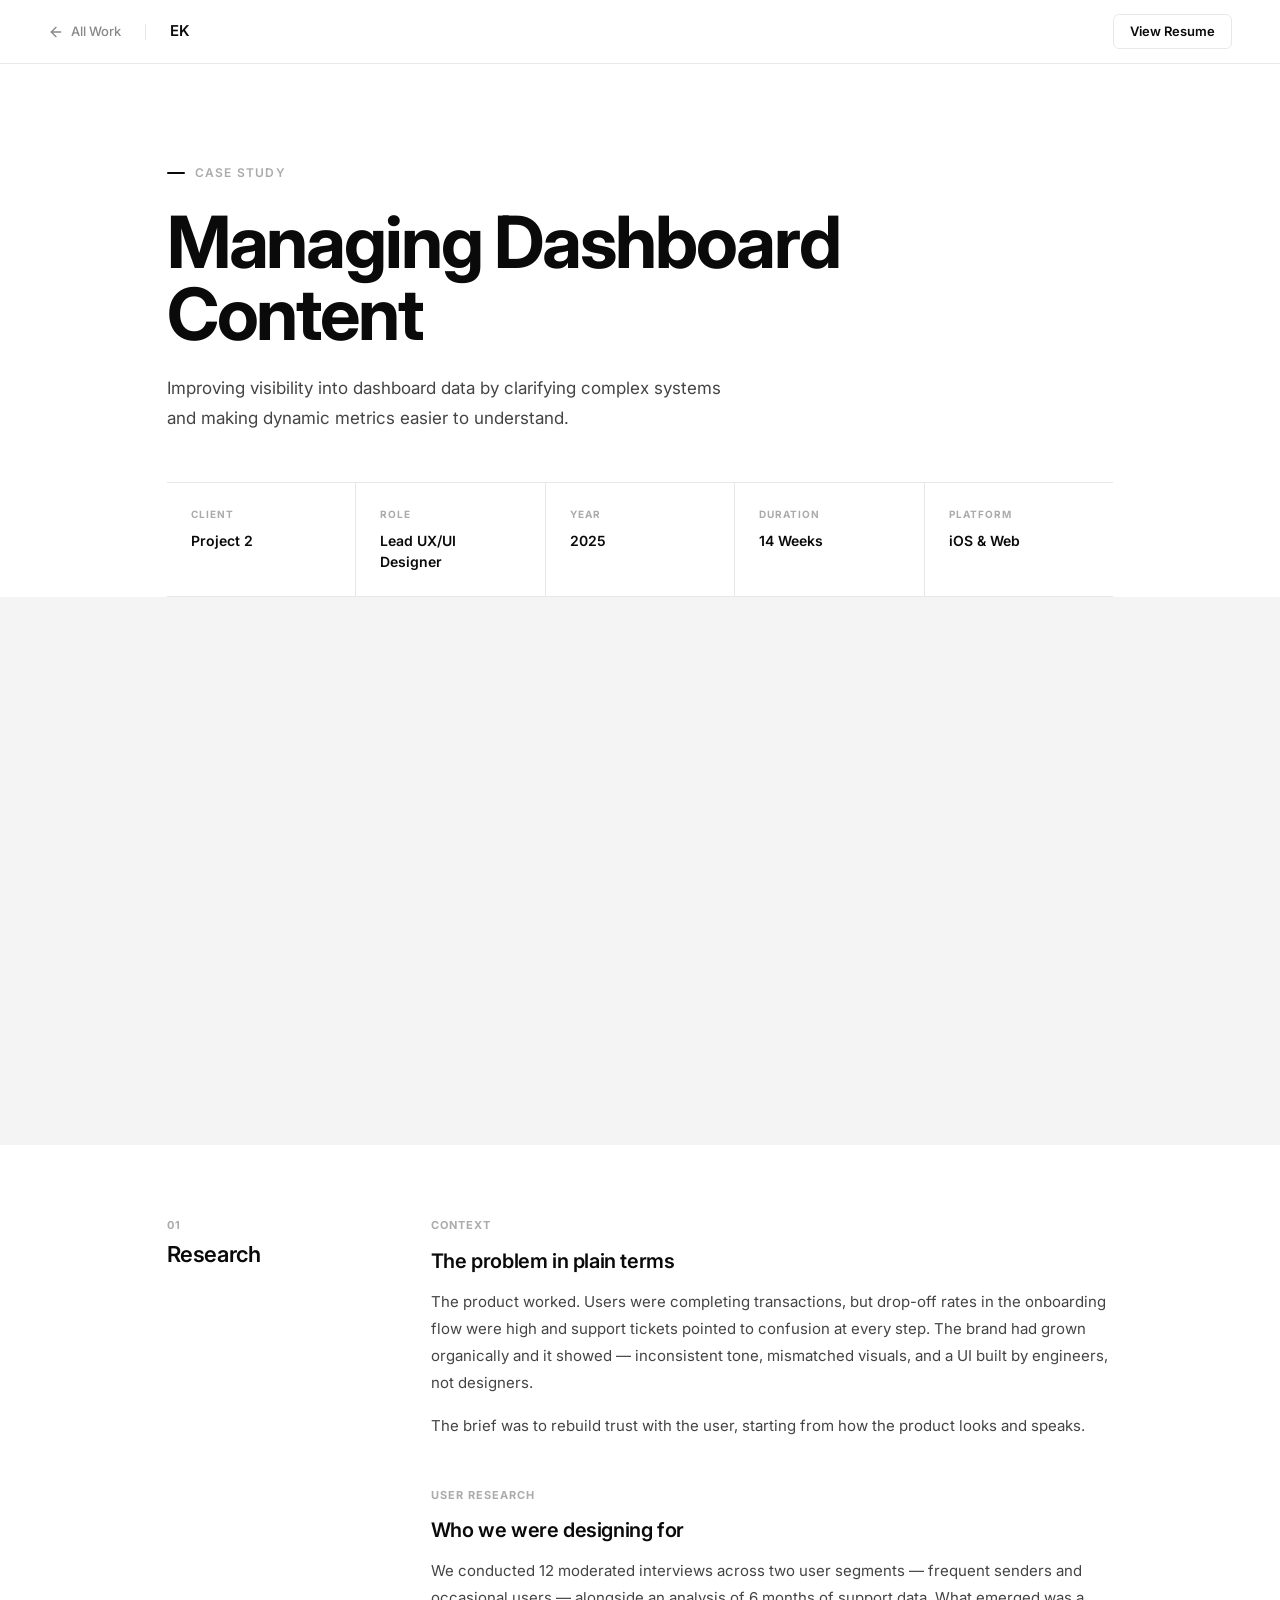
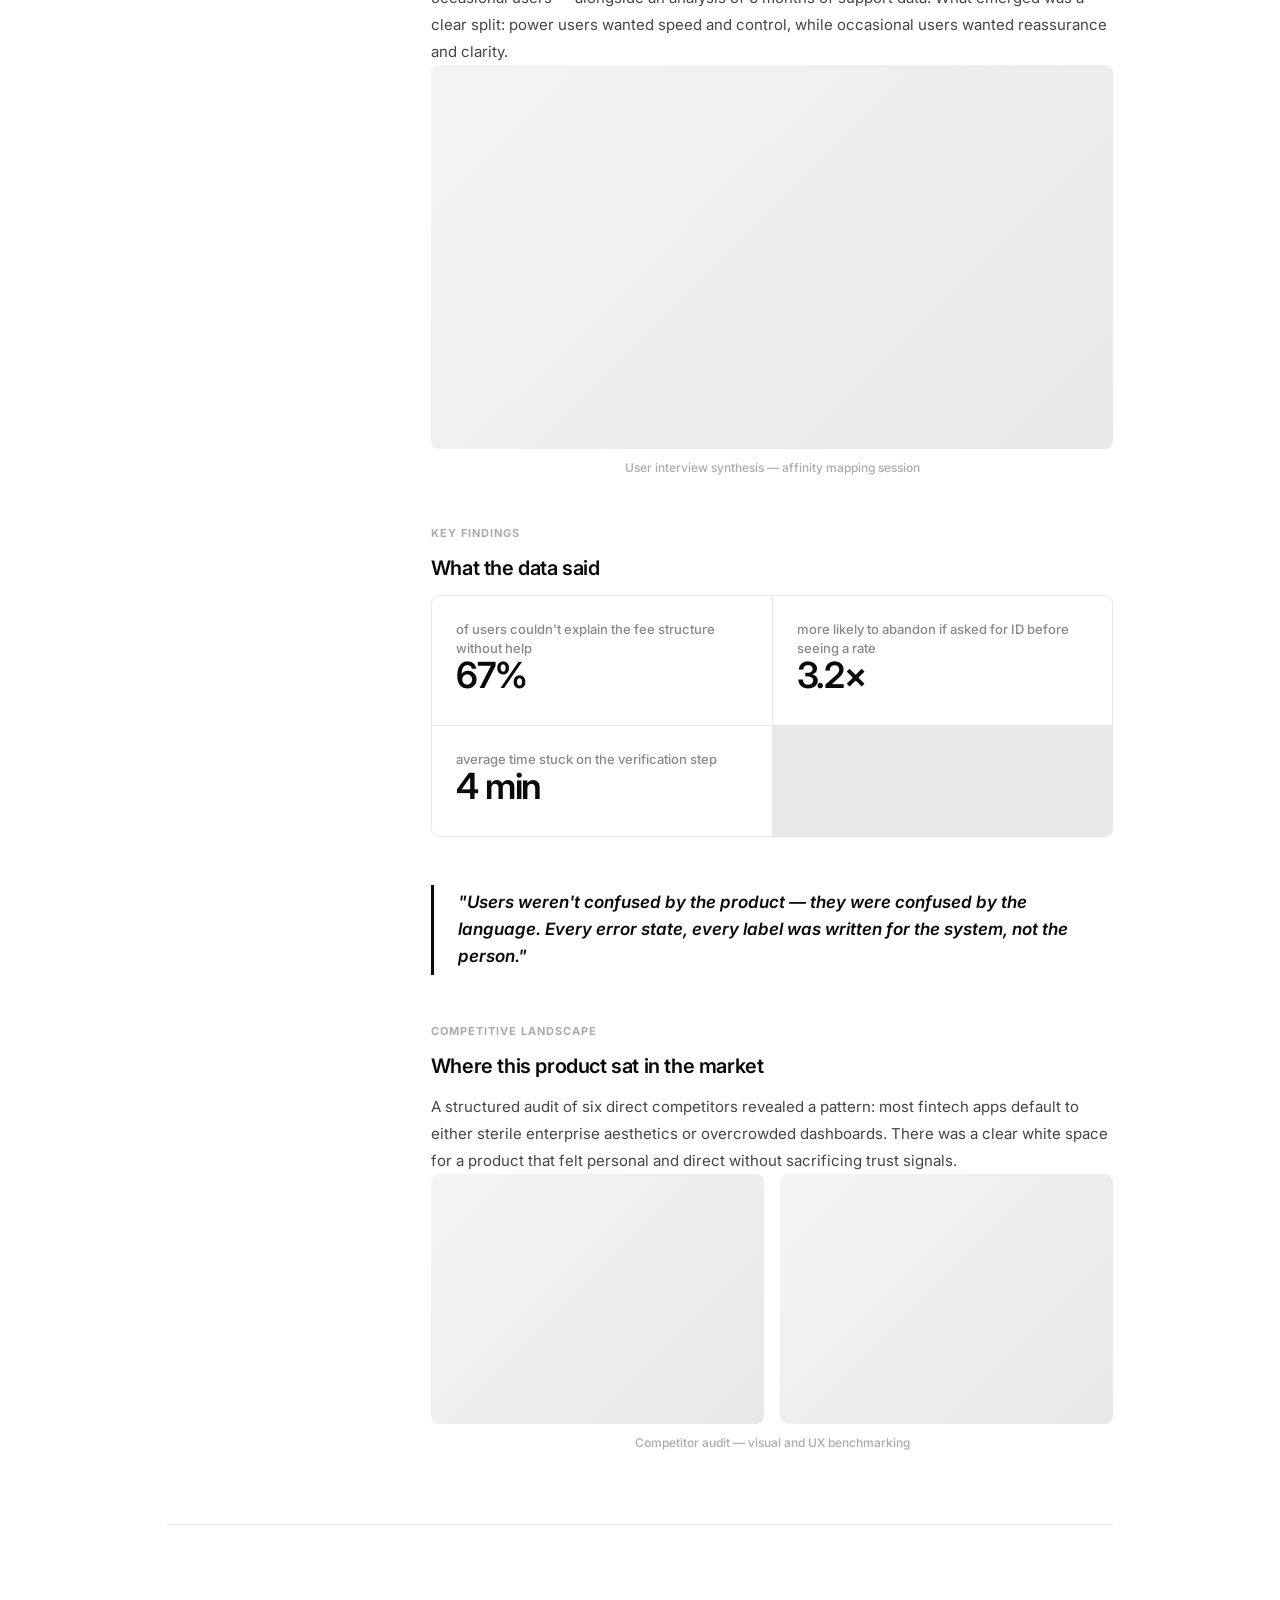
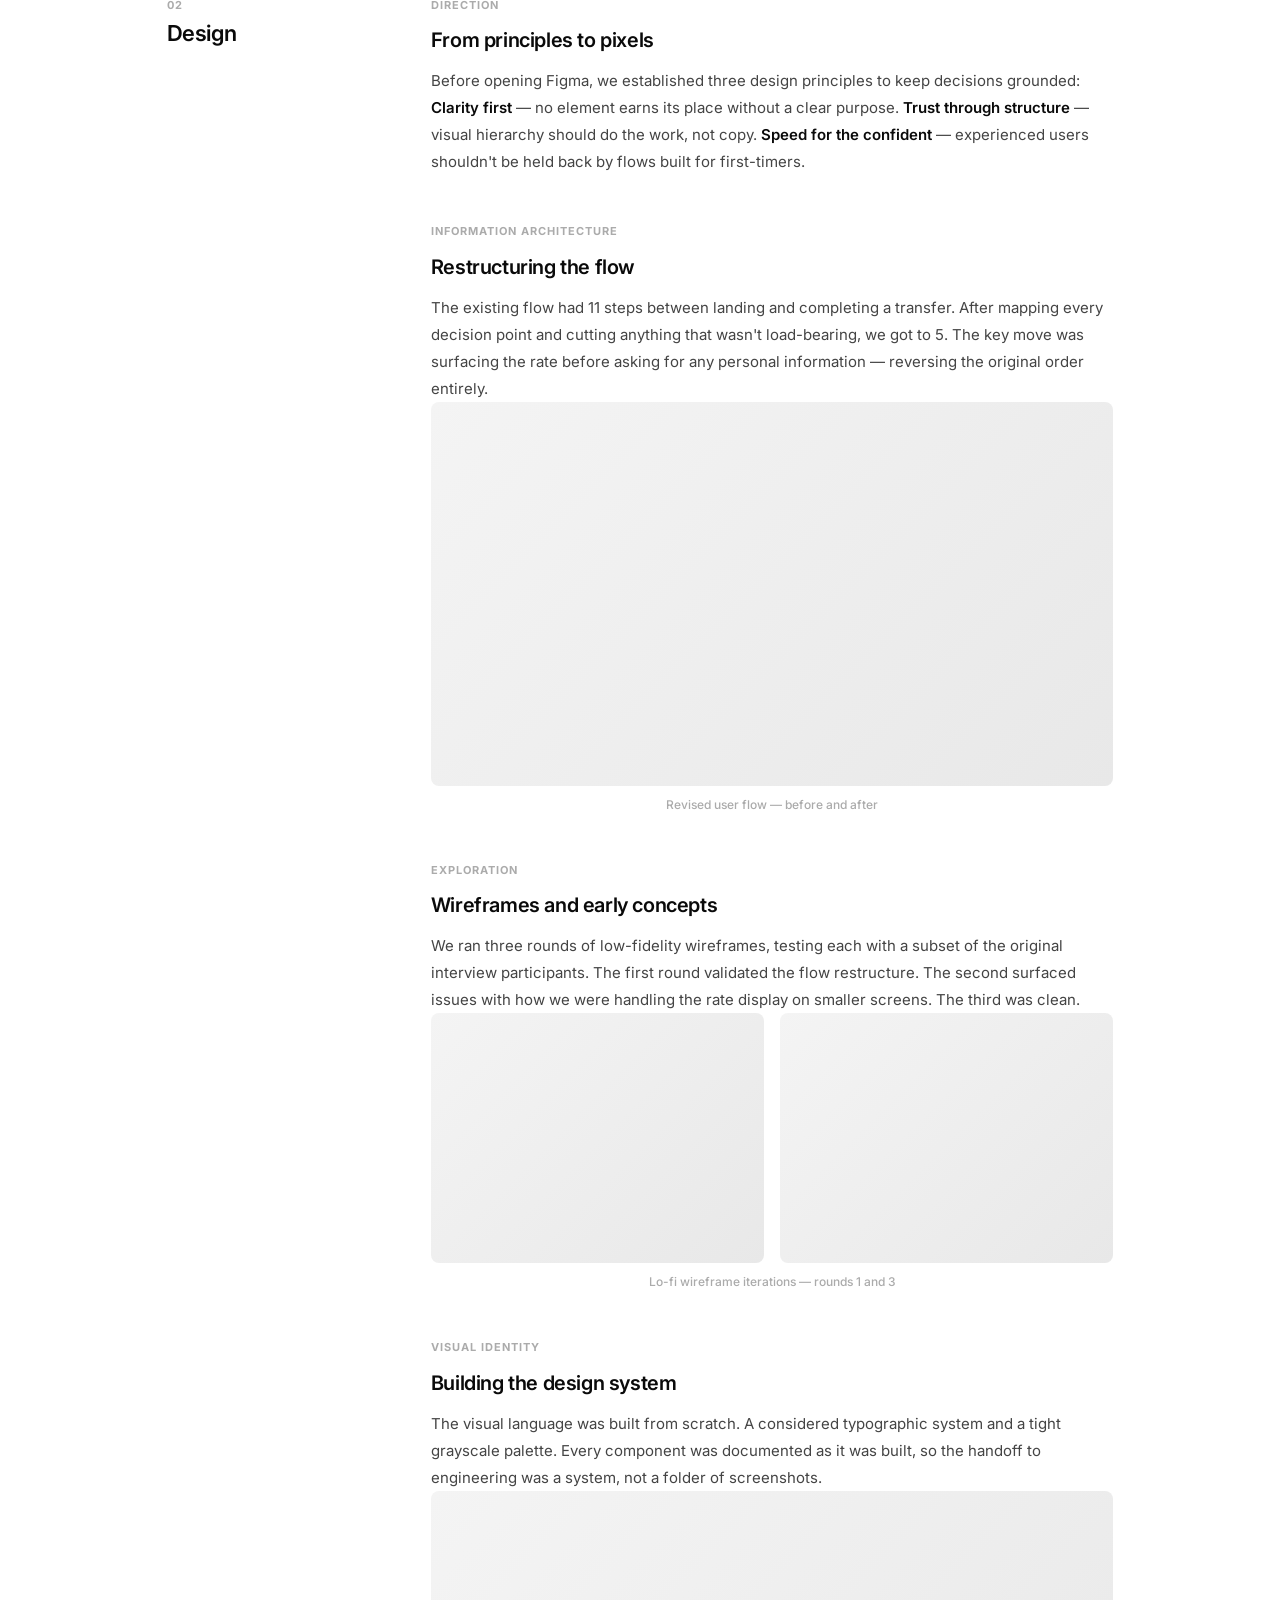
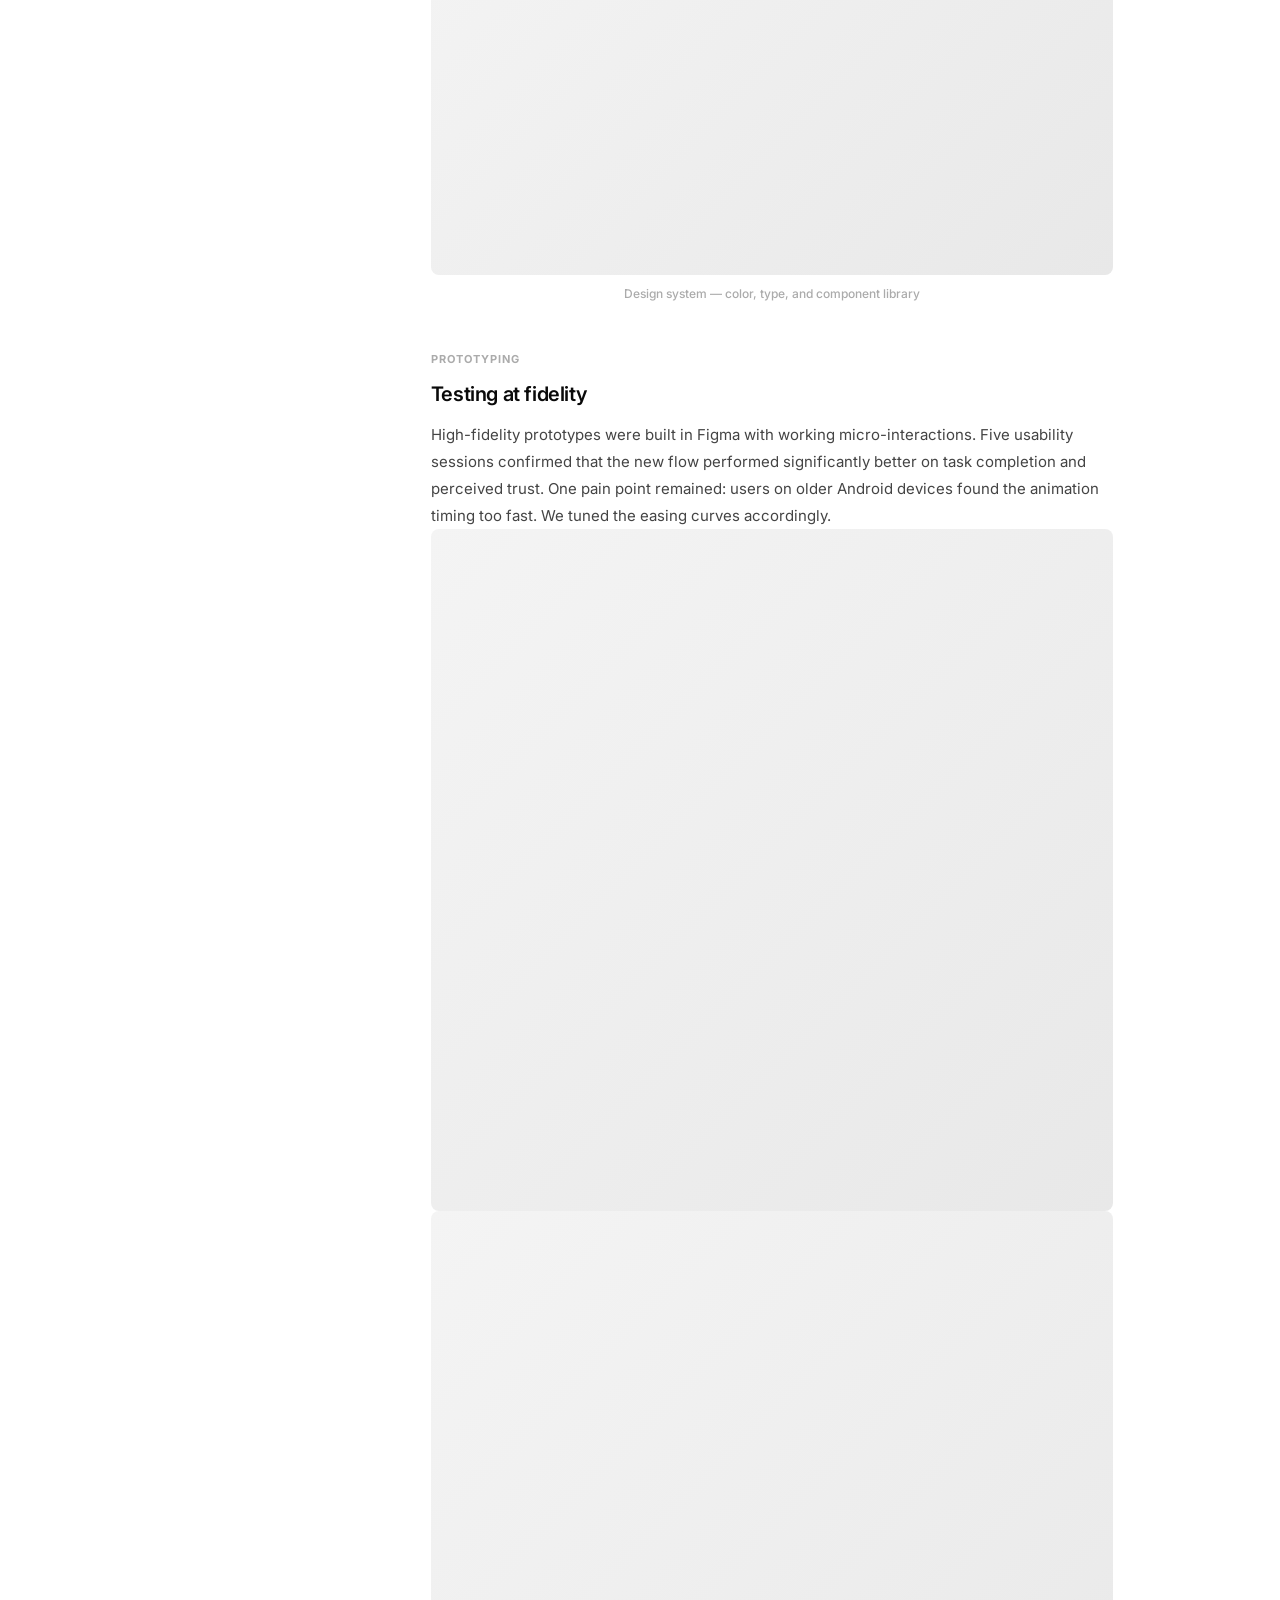
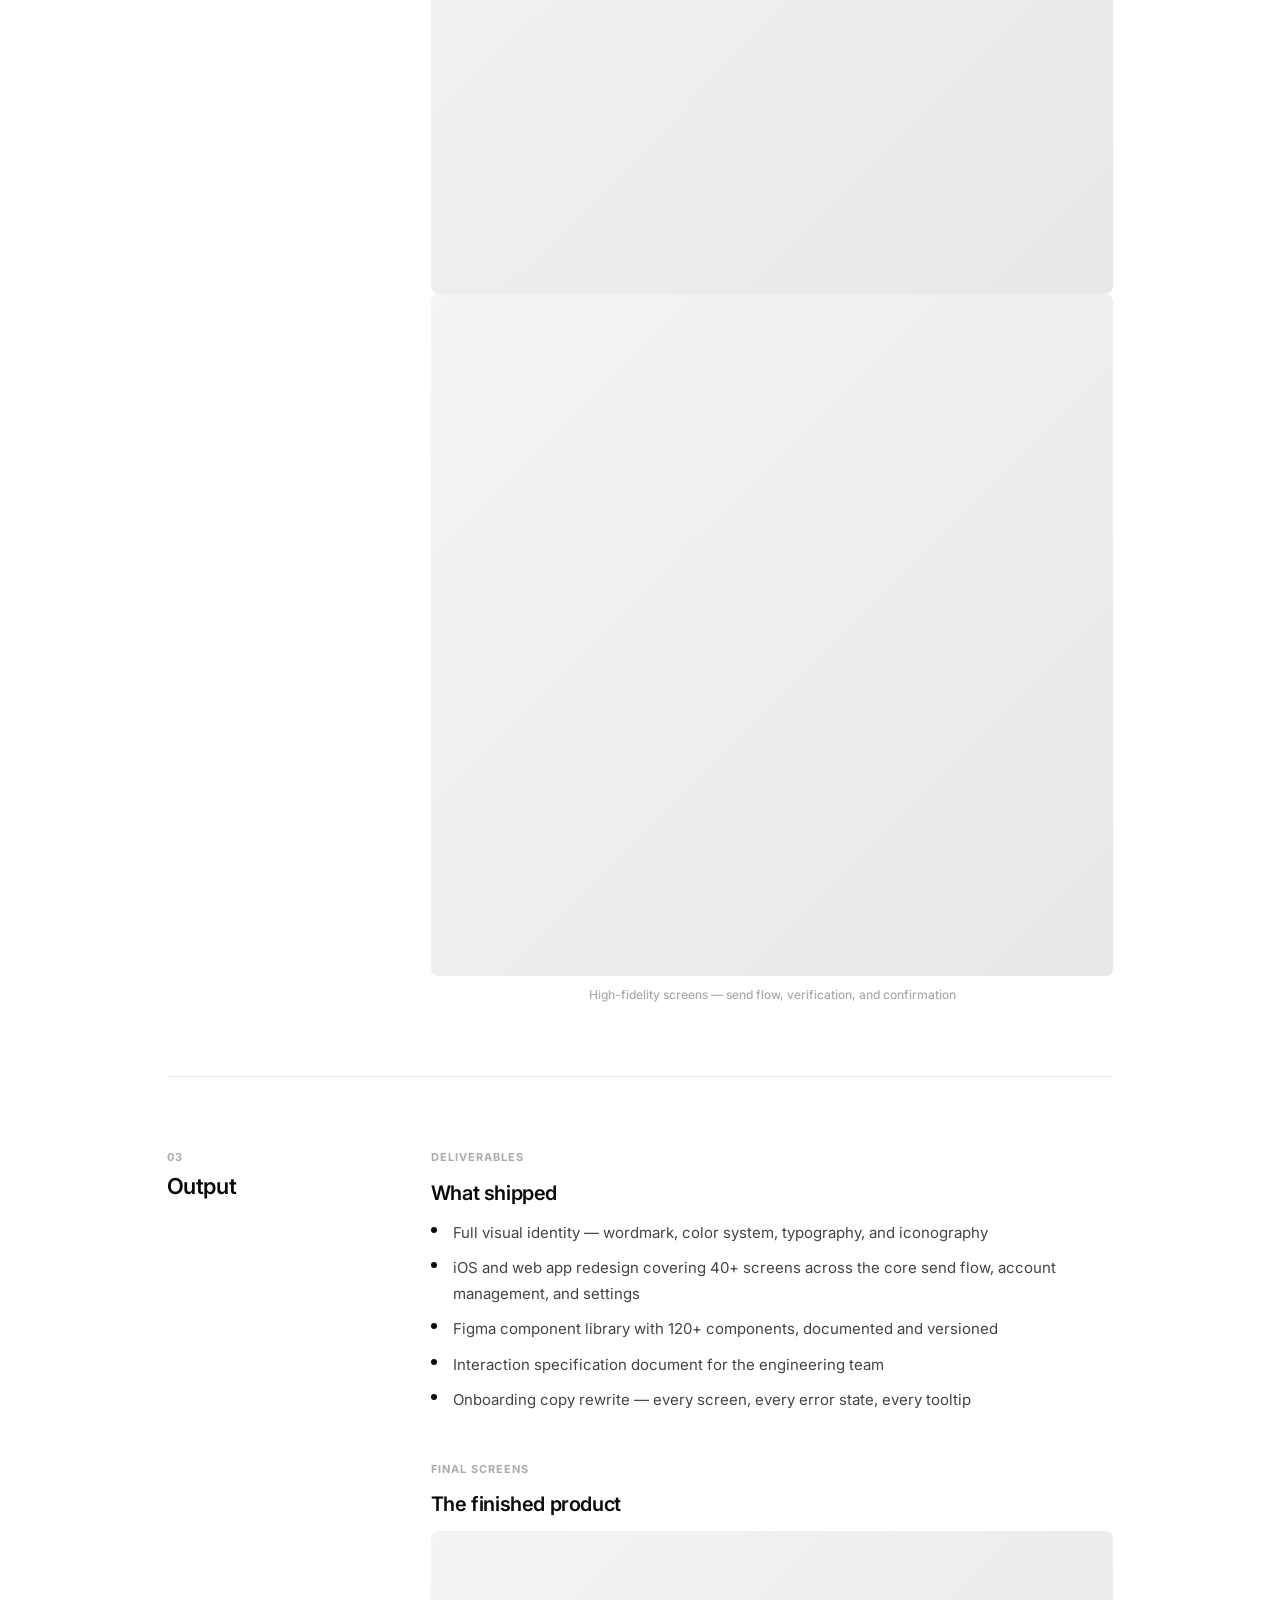
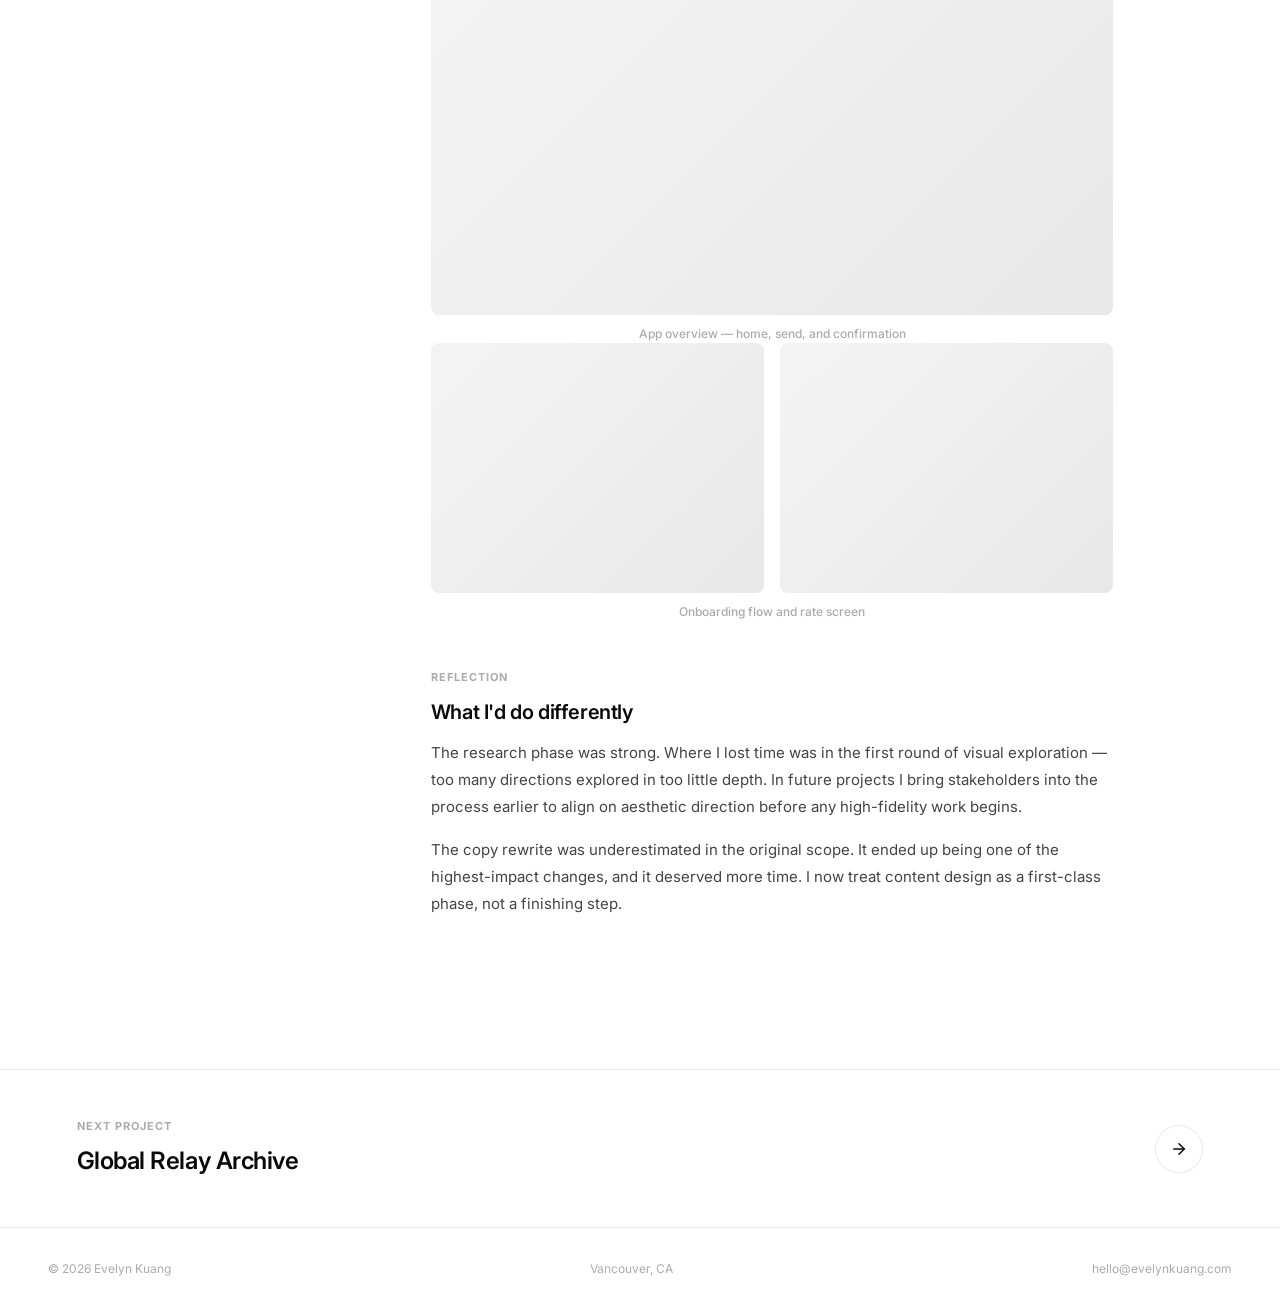
==== commit e79a1325: "Add files via upload" ====
--- a/case-study.html
+++ b/case-study.html
@@ -5,15 +5,15 @@
   <meta name="viewport" content="width=device-width, initial-scale=1.0" />
 
   <!-- ── SEO ── -->
-  <title>Project 1 — Evelyn Kuang</title>
-  <meta name="description" content="Case study: Redesigning how a fintech brand talks to its users — branding, UX, and product design for a Vancouver payments startup." />
+  <title>Project 2 — Evelyn Kuang</title>
+  <meta name="description" content="Case study: Improving visibility into dashboard data by clarifying complex systems and making dynamic metrics easier to understand." />
   <link rel="canonical" href="https://evelynkuang.com/case-study.html" />
 
   <!-- ── Open Graph ── -->
   <meta property="og:type"        content="article" />
   <meta property="og:url"         content="https://evelynkuang.com/case-study.html" />
-  <meta property="og:title"       content="Project 1 — Evelyn Kuang" />
-  <meta property="og:description" content="A ground-up rebrand and product design overhaul for a Vancouver-based payments startup." />
+  <meta property="og:title"       content="Project 2 — Evelyn Kuang" />
+  <meta property="og:description" content="Improving visibility into dashboard data by clarifying complex systems and making dynamic metrics easier to understand." />
   <meta property="og:image"       content="assets/images/og-image.png" />
 
   <!-- ── Fonts ── -->
@@ -60,28 +60,27 @@
   <main id="main-content" class="page">
 
     <!-- ── HERO ── -->
-    <header class="cs-hero container" aria-label="Case study introduction">
+    <section class="cs-hero container" aria-label="Case study introduction">
 
       <p class="cs-eyebrow">
         <span class="cs-eyebrow__dash" aria-hidden="true"></span>
-        Branding &amp; Strategy
+        Case Study
       </p>
 
       <h1 class="cs-title">
-        Redesigning how a fintech brand talks to its users
+        Managing Dashboard Content
       </h1>
 
       <p class="cs-summary">
-        A ground-up rebrand and product design overhaul for a Vancouver-based
-        payments startup — from positioning and visual identity through to a
-        fully redesigned app experience.
+        Improving visibility into dashboard data by clarifying complex systems
+        and making dynamic metrics easier to understand.
       </p>
 
       <!-- Meta strip -->
       <dl class="cs-meta" aria-label="Project details">
         <div class="cs-meta__item">
           <dt class="cs-meta__label">Client</dt>
-          <dd class="cs-meta__value">Project 1</dd>
+          <dd class="cs-meta__value">Project 2</dd>
         </div>
         <div class="cs-meta__item">
           <dt class="cs-meta__label">Role</dt>
@@ -89,7 +88,7 @@
         </div>
         <div class="cs-meta__item">
           <dt class="cs-meta__label">Year</dt>
-          <dd class="cs-meta__value">2024</dd>
+          <dd class="cs-meta__value">2025</dd>
         </div>
         <div class="cs-meta__item">
           <dt class="cs-meta__label">Duration</dt>
@@ -100,11 +99,11 @@
           <dd class="cs-meta__value">iOS &amp; Web</dd>
         </div>
       </dl>
-    </header>
+    </section>
 
     <!-- Full-bleed hero image -->
-    <div class="cs-hero-image" role="img" aria-label="Project 1 hero image">
-      <!-- Replace div with <img src="assets/images/project1-hero.jpg" alt="..." /> -->
+    <div class="cs-hero-image" role="img" aria-label="Project 2 hero image">
+      <!-- Replace div with <img src="assets/images/project2-hero.jpg" alt="..." /> -->
     </div>
 
     <!-- ── CONTENT ── -->
@@ -149,28 +148,28 @@
               users wanted speed and control, while occasional users wanted
               reassurance and clarity.
             </p>
-            <div class="cs-image cs-image--16-9 reveal" style="margin-top: 24px;" role="img" aria-label="User interview synthesis — affinity mapping session">
-              <!-- <img src="assets/images/project1-research.jpg" alt="Affinity mapping session showing sticky notes grouped by theme" /> -->
-            </div>
-            <p class="cs-image-caption">User interview synthesis — affinity mapping session, Vancouver studio</p>
+            <div class="cs-image cs-image--16-9" role="img" aria-label="User interview synthesis — affinity mapping session">
+              <!-- <img src="assets/images/project2-research.jpg" alt="Affinity mapping session showing sticky notes grouped by theme" /> -->
+            </div>
+            <p class="cs-image-caption">User interview synthesis — affinity mapping session</p>
           </div>
 
           <!-- Key findings -->
           <div class="reveal">
             <p class="cs-block__eyebrow">Key Findings</p>
             <h3 class="cs-block__heading">What the data said</h3>
-            <dl class="cs-stats" aria-label="Research statistics">
+            <dl class="cs-stats cs-stats--3col" aria-label="Research statistics">
               <div class="cs-stat">
-                <dt class="cs-stat__label" style="order:2;">of users couldn't explain the fee structure without help</dt>
-                <dd class="cs-stat__value" style="order:1;">67%</dd>
+                <dt class="cs-stat__label">of users couldn't explain the fee structure without help</dt>
+                <dd class="cs-stat__value">67%</dd>
               </div>
               <div class="cs-stat">
-                <dt class="cs-stat__label" style="order:2;">more likely to abandon if asked for ID before seeing a rate</dt>
-                <dd class="cs-stat__value" style="order:1;">3.2×</dd>
+                <dt class="cs-stat__label">more likely to abandon if asked for ID before seeing a rate</dt>
+                <dd class="cs-stat__value">3.2×</dd>
               </div>
               <div class="cs-stat">
-                <dt class="cs-stat__label" style="order:2;">average time stuck on the verification step</dt>
-                <dd class="cs-stat__value" style="order:1;">4 min</dd>
+                <dt class="cs-stat__label">average time stuck on the verification step</dt>
+                <dd class="cs-stat__value">4 min</dd>
               </div>
             </dl>
           </div>
@@ -191,12 +190,12 @@
               product that felt personal and direct without sacrificing trust
               signals.
             </p>
-            <div class="cs-image-grid reveal" style="margin-top: 20px;">
-              <div class="cs-image cs-image--4-3" role="img" aria-label="Competitor audit image 1">
-                <!-- <img src="assets/images/project1-audit-1.jpg" alt="Competitor A visual audit" /> -->
-              </div>
-              <div class="cs-image cs-image--4-3" role="img" aria-label="Competitor audit image 2">
-                <!-- <img src="assets/images/project1-audit-2.jpg" alt="Competitor B visual audit" /> -->
+            <div class="cs-image-grid">
+              <div class="cs-image cs-image--4-3" role="img" aria-label="Competitor audit — visual and UX benchmarking, example A">
+                <!-- <img src="assets/images/project2-audit-1.jpg" alt="Competitor A visual audit" /> -->
+              </div>
+              <div class="cs-image cs-image--4-3" role="img" aria-label="Competitor audit — visual and UX benchmarking, example B">
+                <!-- <img src="assets/images/project2-audit-2.jpg" alt="Competitor B visual audit" /> -->
               </div>
             </div>
             <p class="cs-image-caption">Competitor audit — visual and UX benchmarking</p>
@@ -243,8 +242,8 @@
               surfacing the rate before asking for any personal information —
               reversing the original order entirely.
             </p>
-            <div class="cs-image cs-image--16-9 reveal" style="margin-top: 24px;" role="img" aria-label="Revised user flow — before and after">
-              <!-- <img src="assets/images/project1-flow.jpg" alt="User flow diagram showing the before and after states" /> -->
+            <div class="cs-image cs-image--16-9" role="img" aria-label="Revised user flow — before and after">
+              <!-- <img src="assets/images/project2-flow.jpg" alt="User flow diagram showing the before and after states" /> -->
             </div>
             <p class="cs-image-caption">Revised user flow — before and after</p>
           </div>
@@ -260,12 +259,12 @@
               with how we were handling the rate display on smaller screens.
               The third was clean.
             </p>
-            <div class="cs-image-grid reveal" style="margin-top: 20px;">
-              <div class="cs-image cs-image--4-3" role="img" aria-label="Wireframe round 1">
-                <!-- <img src="assets/images/project1-wire-1.jpg" alt="Round 1 low-fidelity wireframes" /> -->
-              </div>
-              <div class="cs-image cs-image--4-3" role="img" aria-label="Wireframe round 3">
-                <!-- <img src="assets/images/project1-wire-3.jpg" alt="Round 3 refined wireframes" /> -->
+            <div class="cs-image-grid">
+              <div class="cs-image cs-image--4-3" role="img" aria-label="Lo-fi wireframe iterations — round 1">
+                <!-- <img src="assets/images/project2-wire-1.jpg" alt="Round 1 low-fidelity wireframes" /> -->
+              </div>
+              <div class="cs-image cs-image--4-3" role="img" aria-label="Lo-fi wireframe iterations — round 3">
+                <!-- <img src="assets/images/project2-wire-3.jpg" alt="Round 3 refined wireframes" /> -->
               </div>
             </div>
             <p class="cs-image-caption">Lo-fi wireframe iterations — rounds 1 and 3</p>
@@ -281,8 +280,8 @@
               component was documented as it was built, so the handoff to
               engineering was a system, not a folder of screenshots.
             </p>
-            <div class="cs-image cs-image--16-9 cs-image--dark reveal" style="margin-top: 24px;" role="img" aria-label="Design system overview">
-              <!-- <img src="assets/images/project1-system.jpg" alt="Design system showing color, type, and component library" /> -->
+            <div class="cs-image cs-image--16-9 cs-image--dark" role="img" aria-label="Design system — color, type, and component library">
+              <!-- <img src="assets/images/project2-system.jpg" alt="Design system showing color, type, and component library" /> -->
             </div>
             <p class="cs-image-caption">Design system — color, type, and component library</p>
           </div>
@@ -299,15 +298,15 @@
               devices found the animation timing too fast. We tuned the easing
               curves accordingly.
             </p>
-            <div class="cs-image-grid--3 reveal" style="margin-top: 20px;">
-              <div class="cs-image cs-image--square" role="img" aria-label="Send flow screen">
-                <!-- <img src="assets/images/project1-screen-1.jpg" alt="Send flow screen" /> -->
-              </div>
-              <div class="cs-image cs-image--square" role="img" aria-label="Verification screen">
-                <!-- <img src="assets/images/project1-screen-2.jpg" alt="Verification screen" /> -->
-              </div>
-              <div class="cs-image cs-image--square" role="img" aria-label="Confirmation screen">
-                <!-- <img src="assets/images/project1-screen-3.jpg" alt="Confirmation screen" /> -->
+            <div class="cs-image-grid--3">
+              <div class="cs-image cs-image--square" role="img" aria-label="High-fidelity screens — send flow">
+                <!-- <img src="assets/images/project2-screen-1.jpg" alt="Send flow screen" /> -->
+              </div>
+              <div class="cs-image cs-image--square" role="img" aria-label="High-fidelity screens — verification">
+                <!-- <img src="assets/images/project2-screen-2.jpg" alt="Verification screen" /> -->
+              </div>
+              <div class="cs-image cs-image--square" role="img" aria-label="High-fidelity screens — confirmation">
+                <!-- <img src="assets/images/project2-screen-3.jpg" alt="Confirmation screen" /> -->
               </div>
             </div>
             <p class="cs-image-caption">High-fidelity screens — send flow, verification, and confirmation</p>
@@ -360,47 +359,36 @@
           <div class="reveal">
             <p class="cs-block__eyebrow">Final Screens</p>
             <h3 class="cs-block__heading">The finished product</h3>
-            <div class="cs-image cs-image--16-9 cs-image--dark" role="img" aria-label="App overview — home, send, and confirmation" style="margin-top: 8px;">
-              <!-- <img src="assets/images/project1-final-overview.jpg" alt="App overview showing home, send, and confirmation screens" /> -->
+            <div class="cs-image cs-image--16-9 cs-image--dark" role="img" aria-label="App overview — home, send, and confirmation">
+              <!-- <img src="assets/images/project2-final-overview.jpg" alt="App overview showing home, send, and confirmation screens" /> -->
             </div>
             <p class="cs-image-caption">App overview — home, send, and confirmation</p>
-            <div class="cs-image-grid reveal" style="margin-top: 16px;">
+            <div class="cs-image-grid">
               <div class="cs-image cs-image--4-3 cs-image--dark" role="img" aria-label="Onboarding flow">
-                <!-- <img src="assets/images/project1-onboarding.jpg" alt="Redesigned onboarding flow" /> -->
+                <!-- <img src="assets/images/project2-onboarding.jpg" alt="Redesigned onboarding flow" /> -->
               </div>
               <div class="cs-image cs-image--4-3 cs-image--dark" role="img" aria-label="Rate screen">
-                <!-- <img src="assets/images/project1-rate.jpg" alt="Rate display screen" /> -->
+                <!-- <img src="assets/images/project2-rate.jpg" alt="Rate display screen" /> -->
               </div>
             </div>
             <p class="cs-image-caption">Onboarding flow and rate screen</p>
           </div>
 
-          <!-- Results -->
+          <!-- Outcomes: hidden until content is confirmed -->
+          <!--
           <div class="reveal">
             <p class="cs-block__eyebrow">Results</p>
             <h3 class="cs-block__heading">What changed after launch</h3>
-            <dl class="cs-stats" aria-label="Post-launch results">
-              <div class="cs-stat">
-                <dt class="cs-stat__label" style="order:2;">onboarding completion rate within 30 days of launch</dt>
-                <dd class="cs-stat__value" style="order:1;">↑ 41%</dd>
-              </div>
-              <div class="cs-stat">
-                <dt class="cs-stat__label" style="order:2;">reduction in support tickets related to the send flow</dt>
-                <dd class="cs-stat__value" style="order:1;">↓ 58%</dd>
-              </div>
-              <div class="cs-stat">
-                <dt class="cs-stat__label" style="order:2;">App Store rating, up from 3.9 pre-redesign</dt>
-                <dd class="cs-stat__value" style="order:1;">4.7★</dd>
-              </div>
-            </dl>
-          </div>
+            TBD: replace with real post-launch data
+          </div>
+          -->
 
           <!-- Reflection -->
           <div class="reveal">
             <p class="cs-block__eyebrow">Reflection</p>
             <h3 class="cs-block__heading">What I'd do differently</h3>
             <p class="cs-block__body">
-              The research phase was strong. Where we lost time was in the
+              The research phase was strong. Where I lost time was in the
               first round of visual exploration — too many directions explored
               in too little depth. In future projects I bring stakeholders
               into the process earlier to align on aesthetic direction before
@@ -420,10 +408,10 @@
     </div><!-- /cs-body -->
 
     <!-- Next project -->
-    <a href="case-study.html" class="cs-next" aria-label="Next project: Project 2">
+    <a href="gr-refresh.html" class="cs-next" aria-label="Next project: Global Relay Archive">
       <div>
-        <p class="cs-next__label">Next Project</p>
-        <p class="cs-next__title">Project 2</p>
+        <p class="cs-next__label" aria-hidden="true">Next Project</p>
+        <p class="cs-next__title" aria-hidden="true">Global Relay Archive</p>
       </div>
       <div class="cs-next__arrow" aria-hidden="true">
         <svg width="18" height="18" viewBox="0 0 24 24" fill="none" stroke="currentColor" stroke-width="2" stroke-linecap="round" stroke-linejoin="round">
@@ -439,7 +427,7 @@
        FOOTER
   ══════════════════════════════════════ -->
   <footer class="site-footer" role="contentinfo">
-    <span>© 2024 Evelyn Kuang</span>
+    <span>© 2026 Evelyn Kuang</span>
     <span>Vancouver, CA</span>
     <a href="mailto:hello@evelynkuang.com">hello@evelynkuang.com</a>
   </footer>
--- a/css/styles.css
+++ b/css/styles.css
@@ -100,6 +100,12 @@
   overflow-x: hidden;
 }
 
+body.page--home {
+  display: flex;
+  flex-direction: column;
+  height: 100vh;
+}
+
 a {
   text-decoration: none;
   color: inherit;
@@ -209,8 +215,17 @@
 .layout-split {
   display: grid;
   grid-template-columns: 1fr 1fr;
-  min-height: 100vh;
+  height: 100%;
   padding-top: var(--nav-height);
+}
+
+body.page--home #main-content {
+  flex: 1;
+  overflow: hidden;
+}
+
+body.page--home .projects-panel {
+  overflow-y: auto;
 }
 
 
@@ -379,7 +394,7 @@
   font-size: 15px;
   line-height: 1.75;
   color: var(--color-gray-700);
-  max-width: 380px;
+  max-width: 540px;
   margin-bottom: var(--space-6);
   opacity: 0;
   animation: fade-up var(--dur-slow) var(--ease-out) 0.55s both;
@@ -738,7 +753,7 @@
 /* Stats */
 .cs-stats {
   display: grid;
-  grid-template-columns: repeat(3, 1fr);
+  grid-template-columns: repeat(2, 1fr);
   gap: 1px;
   background-color: var(--color-gray-200);
   border: 1px solid var(--color-gray-200);
@@ -775,6 +790,15 @@
   font-style: italic;
   line-height: 1.6;
   color: var(--color-black);
+}
+.cs-insight__attribution {
+  font-size: 11px;
+  font-weight: var(--weight-regular);
+  font-style: normal;
+  color: var(--color-gray-400);
+  letter-spacing: 0.03em;
+  margin-top: var(--space-2);
+  opacity: 0.7;
 }
 
 /* Bullet list */
@@ -934,6 +958,27 @@
   to   { opacity: 1; transform: translateY(0); }
 }
 
+@media (prefers-reduced-motion: reduce) {
+  .reveal,
+  .hero__role,
+  .hero__name-line,
+  .hero__location,
+  .hero__body,
+  .hero__actions,
+  .hero__contact,
+  .cs-eyebrow,
+  .cs-title,
+  .cs-summary,
+  .cs-meta,
+  .cs-hero-image,
+  .project-card {
+    animation: none;
+    opacity: 1;
+    transform: none;
+    transition: none;
+  }
+}
+
 /* Applied by script.js IntersectionObserver */
 .reveal {
   opacity: 0;
@@ -942,7 +987,7 @@
     opacity var(--dur-slow) var(--ease-out),
     transform var(--dur-slow) var(--ease-out);
 }
-.reveal.is-visible {
+.reveal.visible {
   opacity: 1;
   transform: translateY(0);
 }
